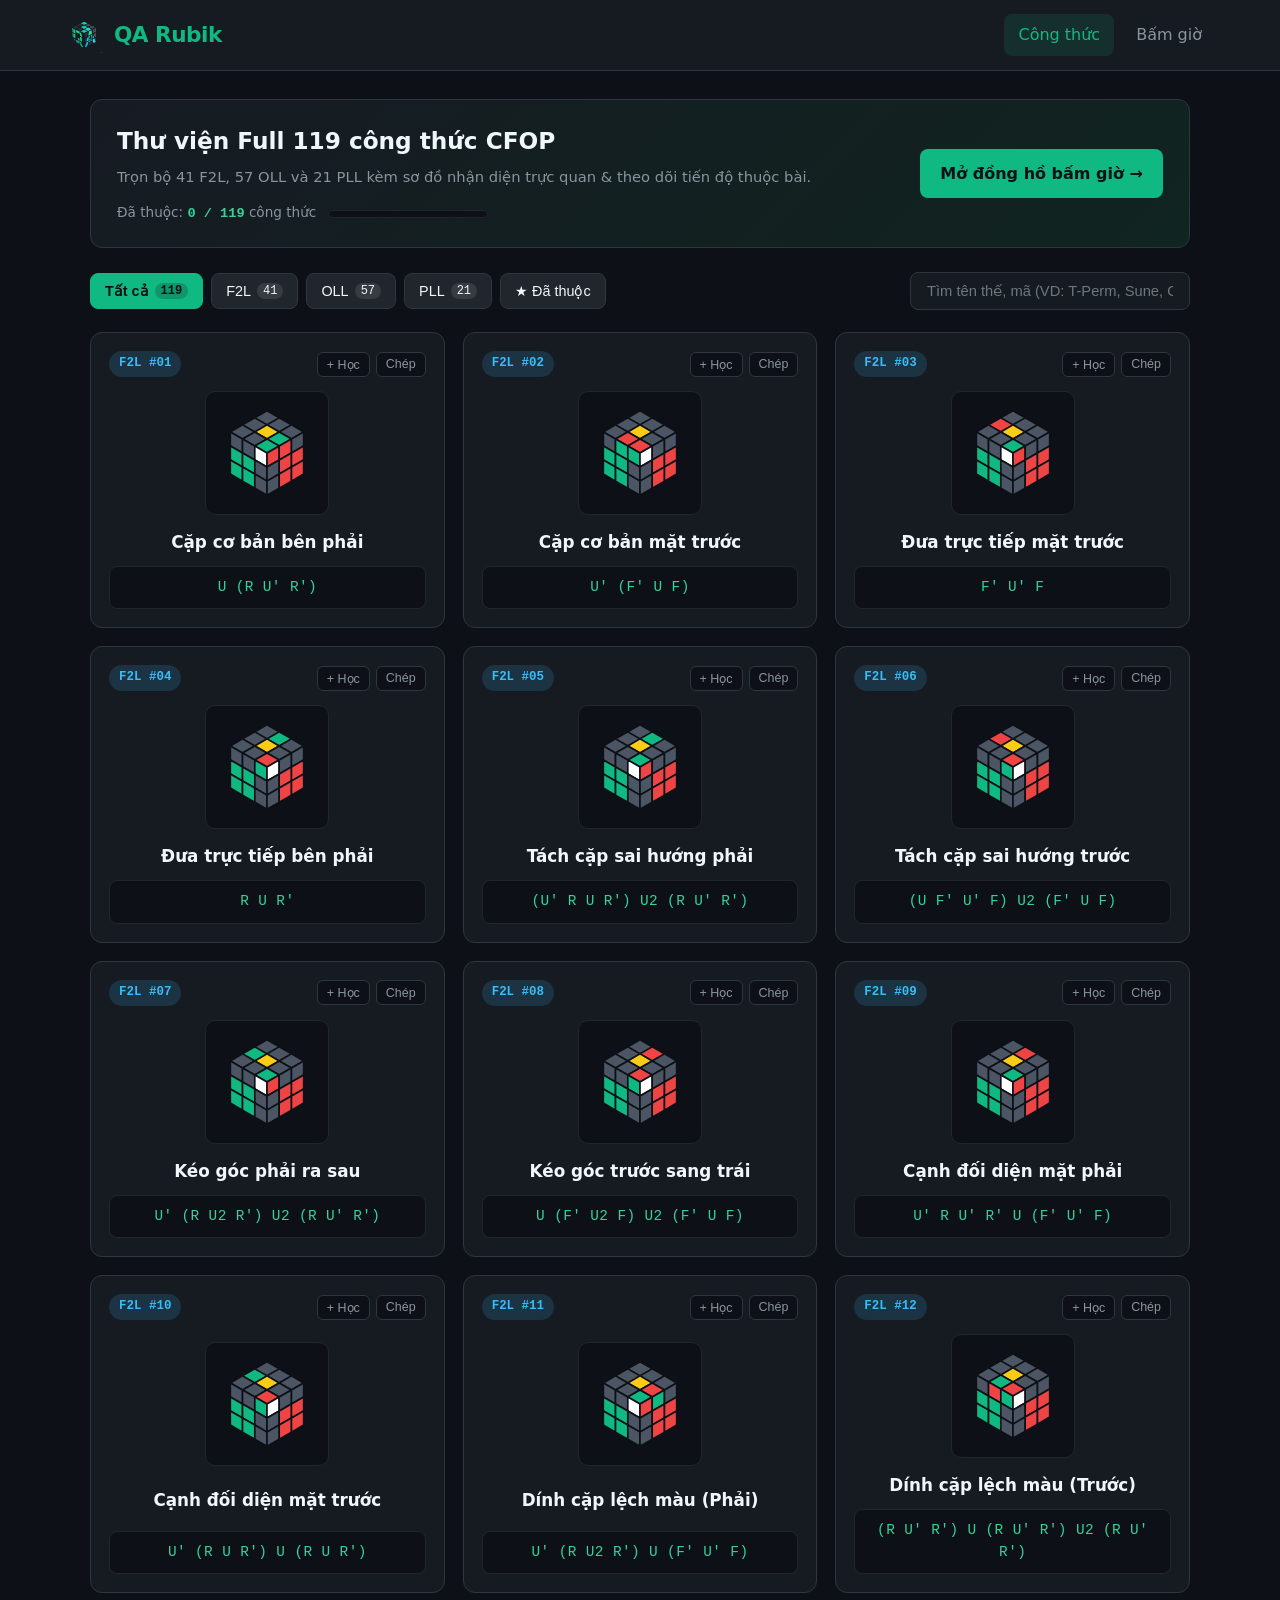
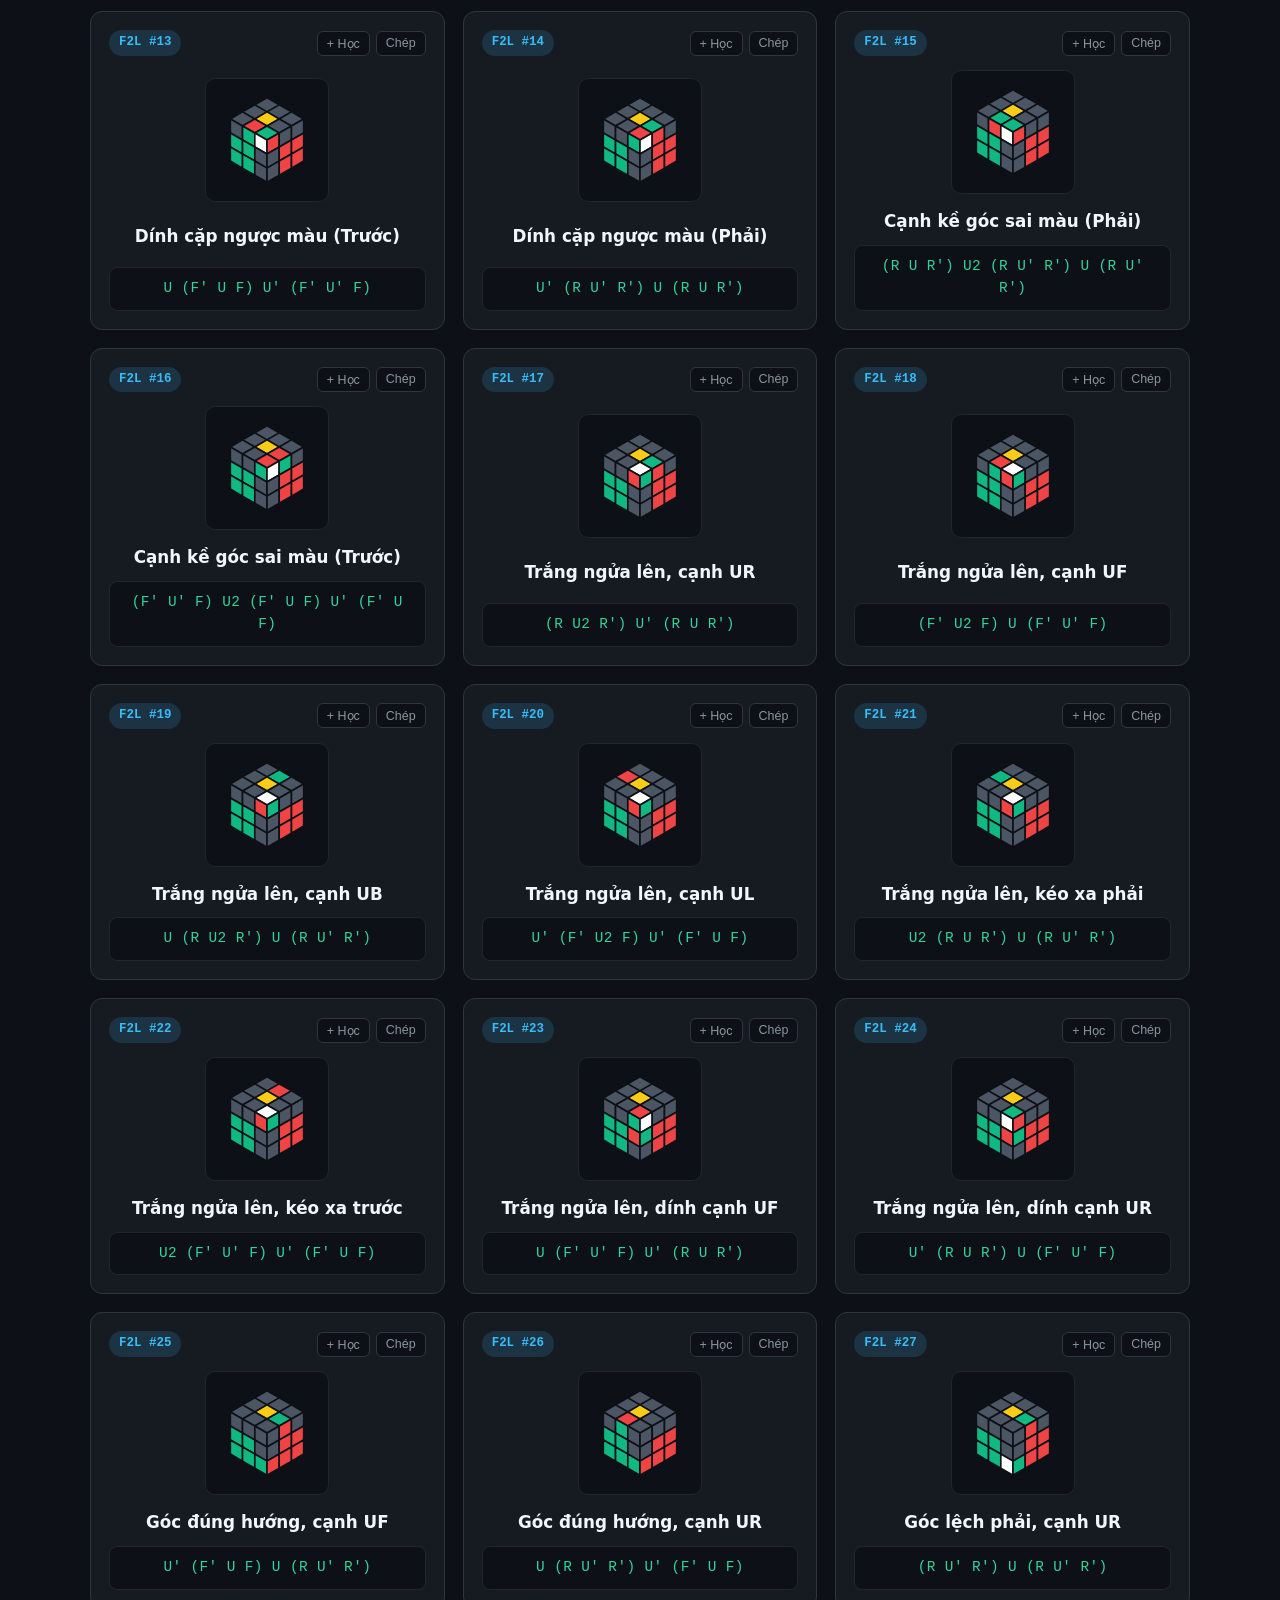
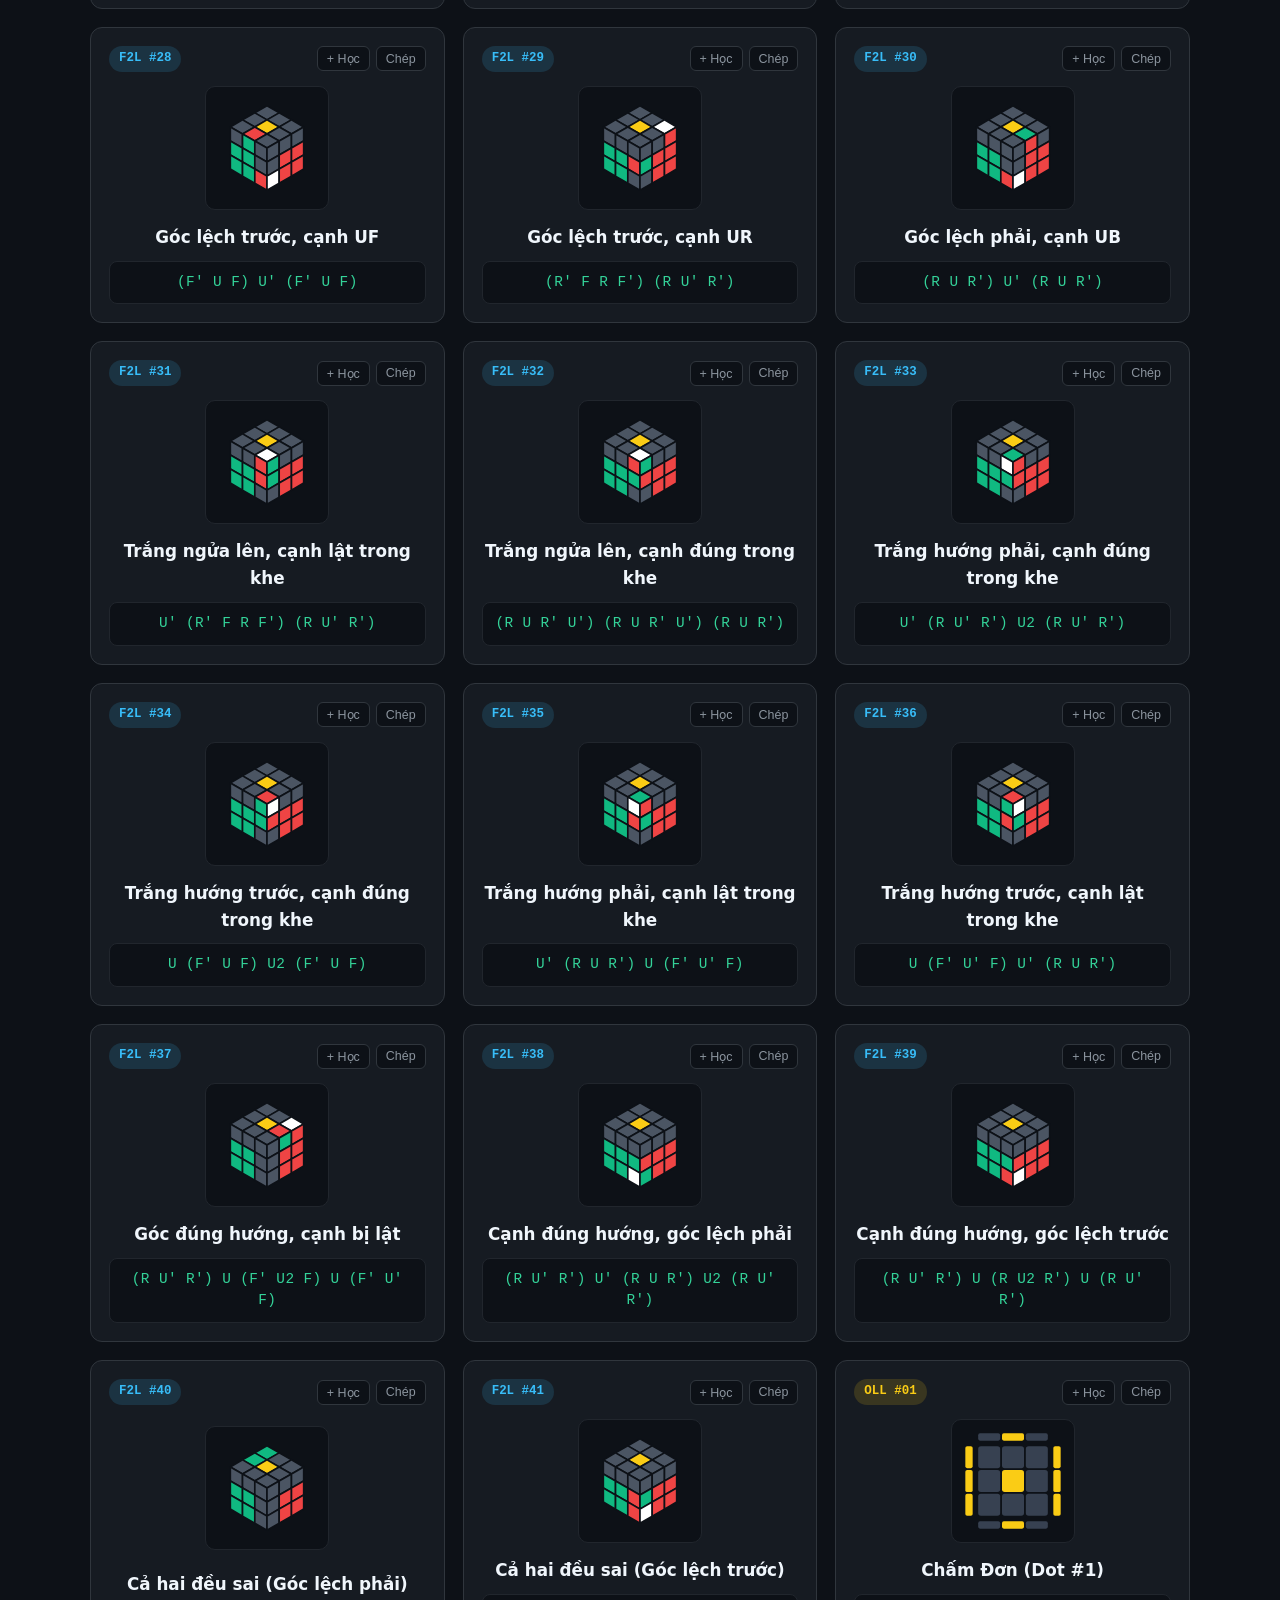
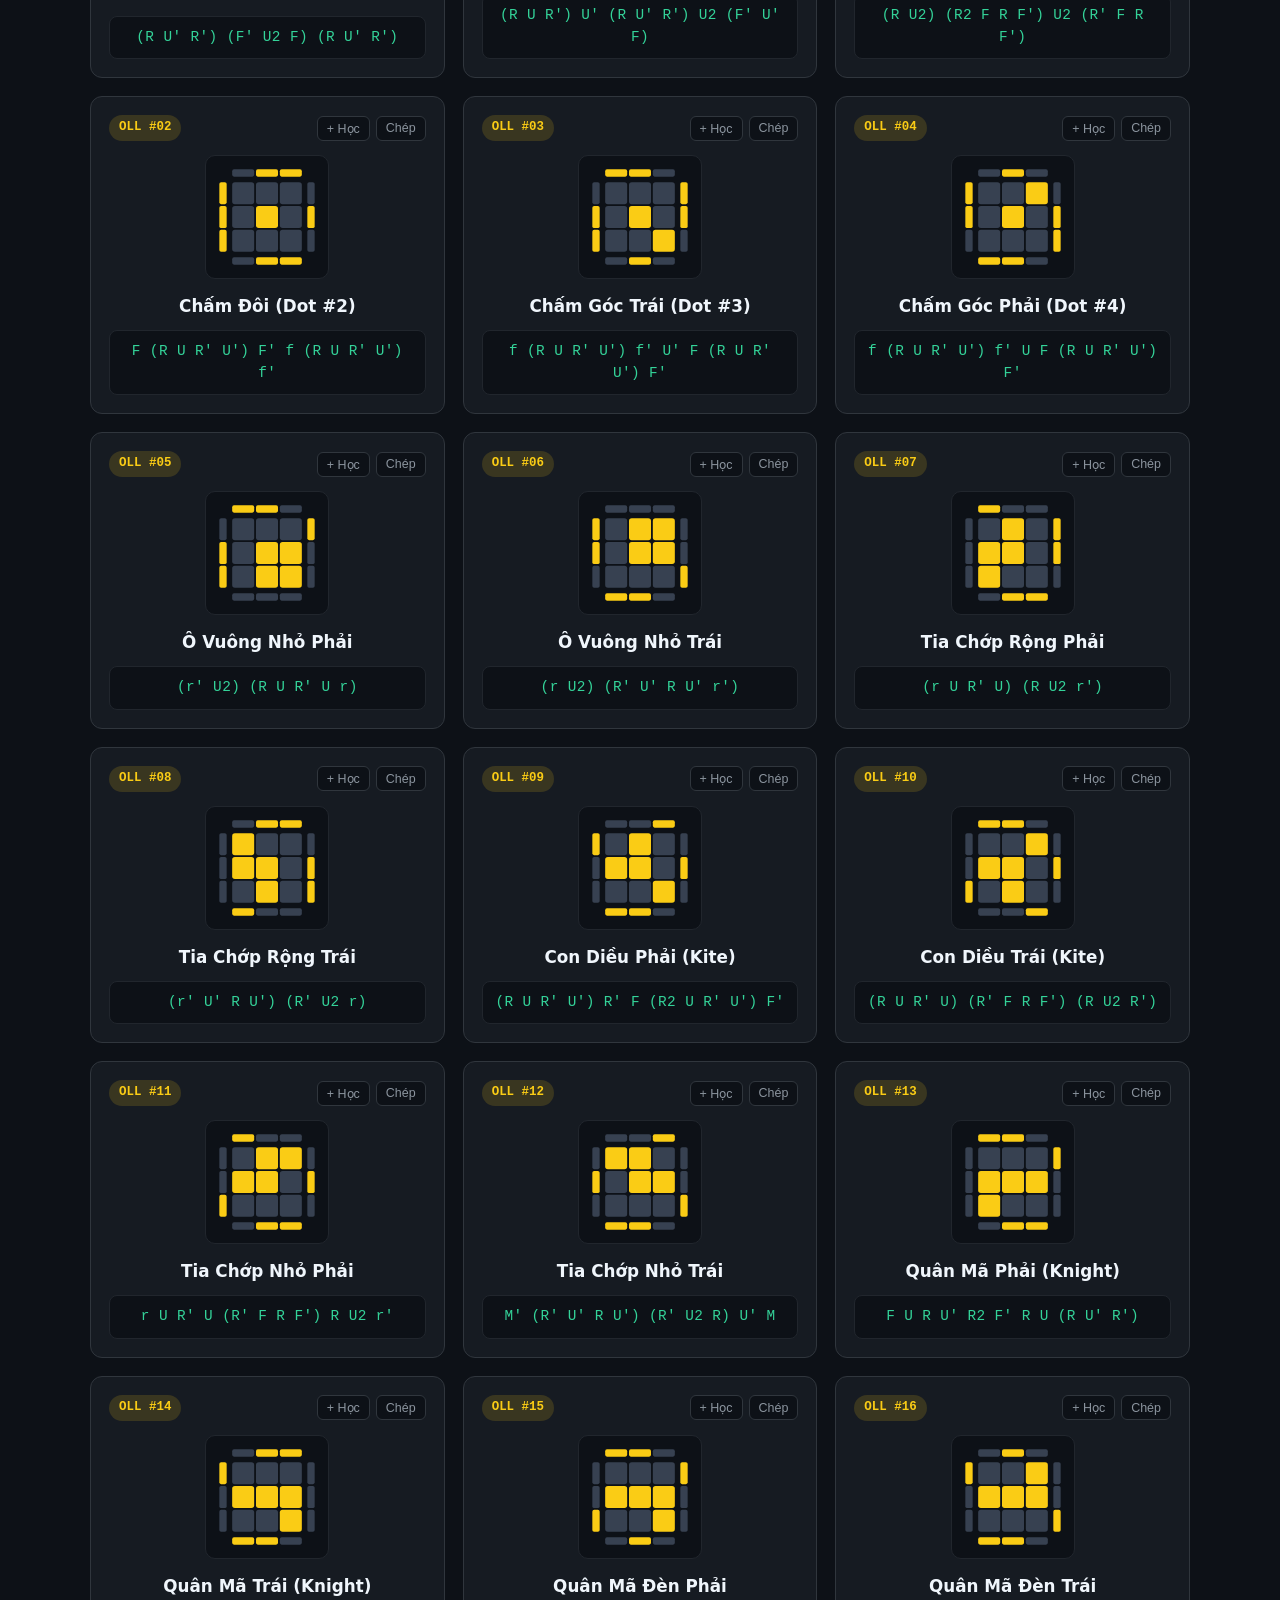
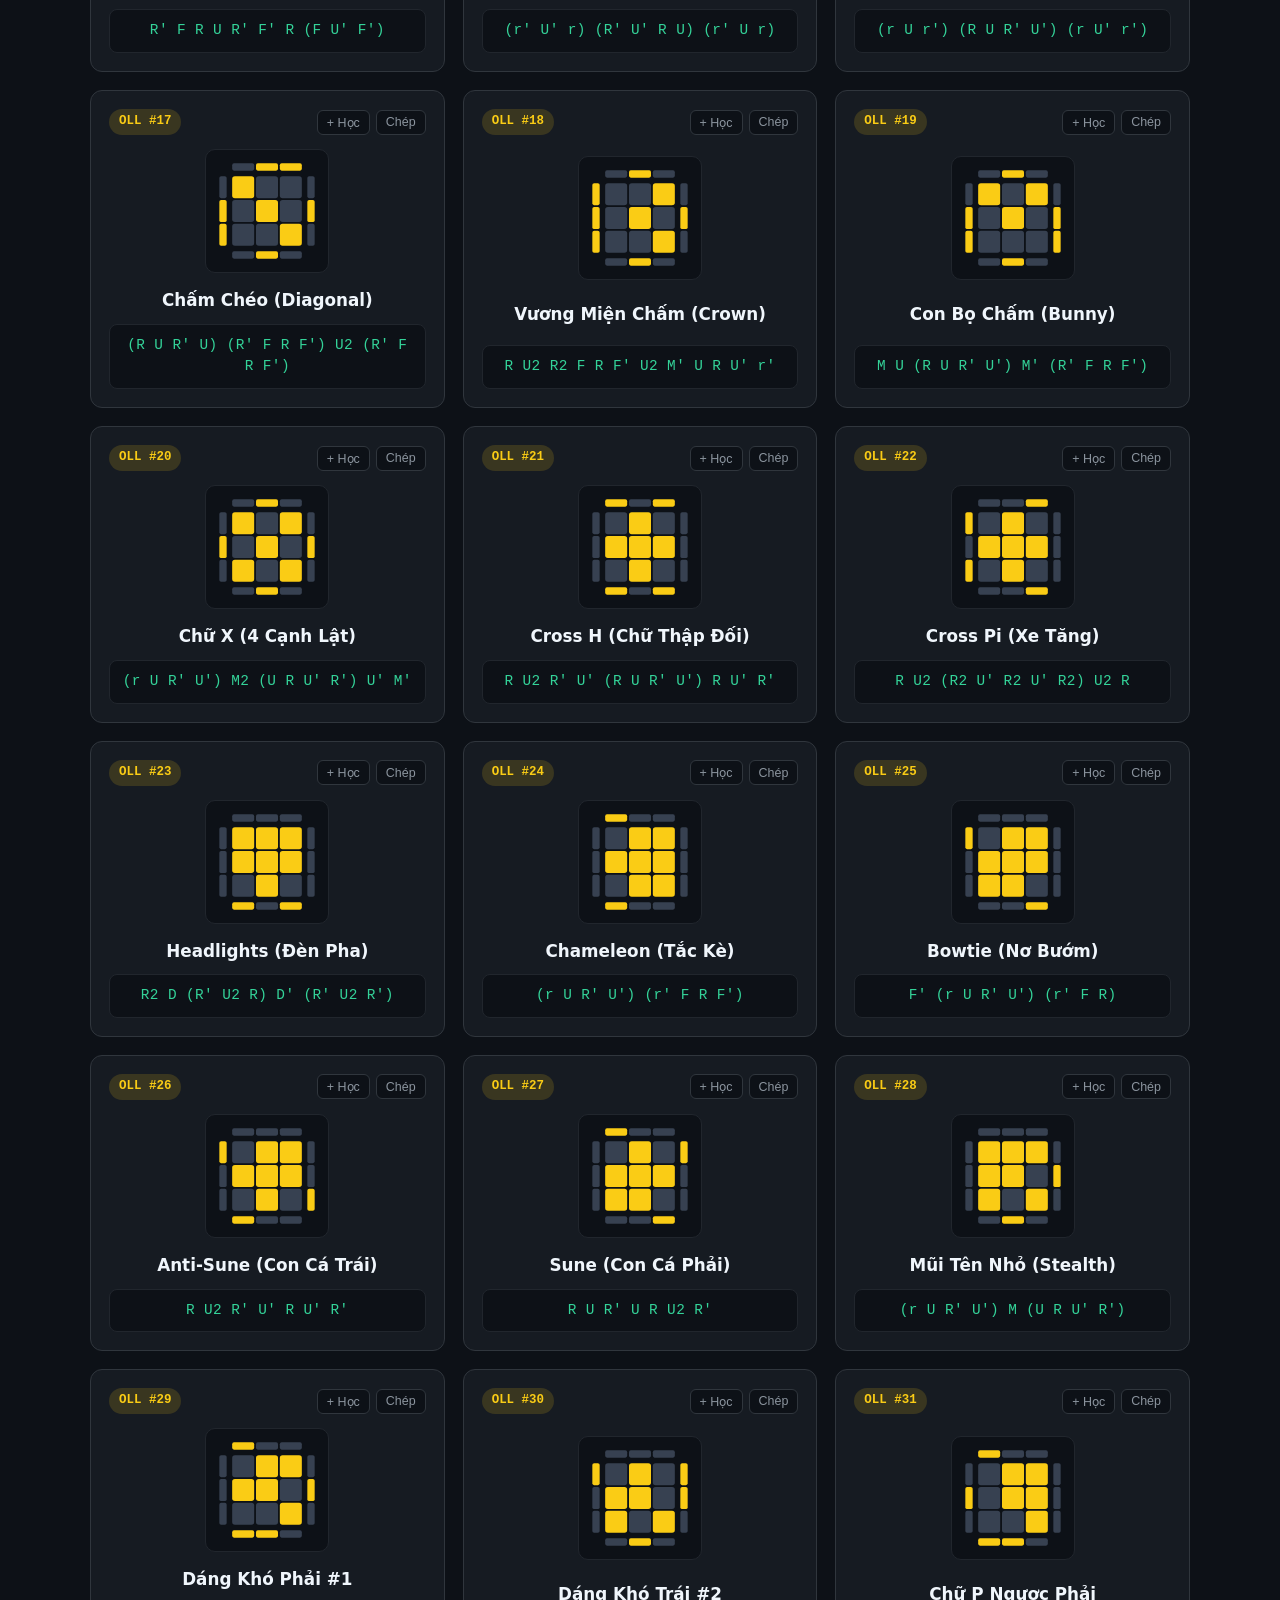
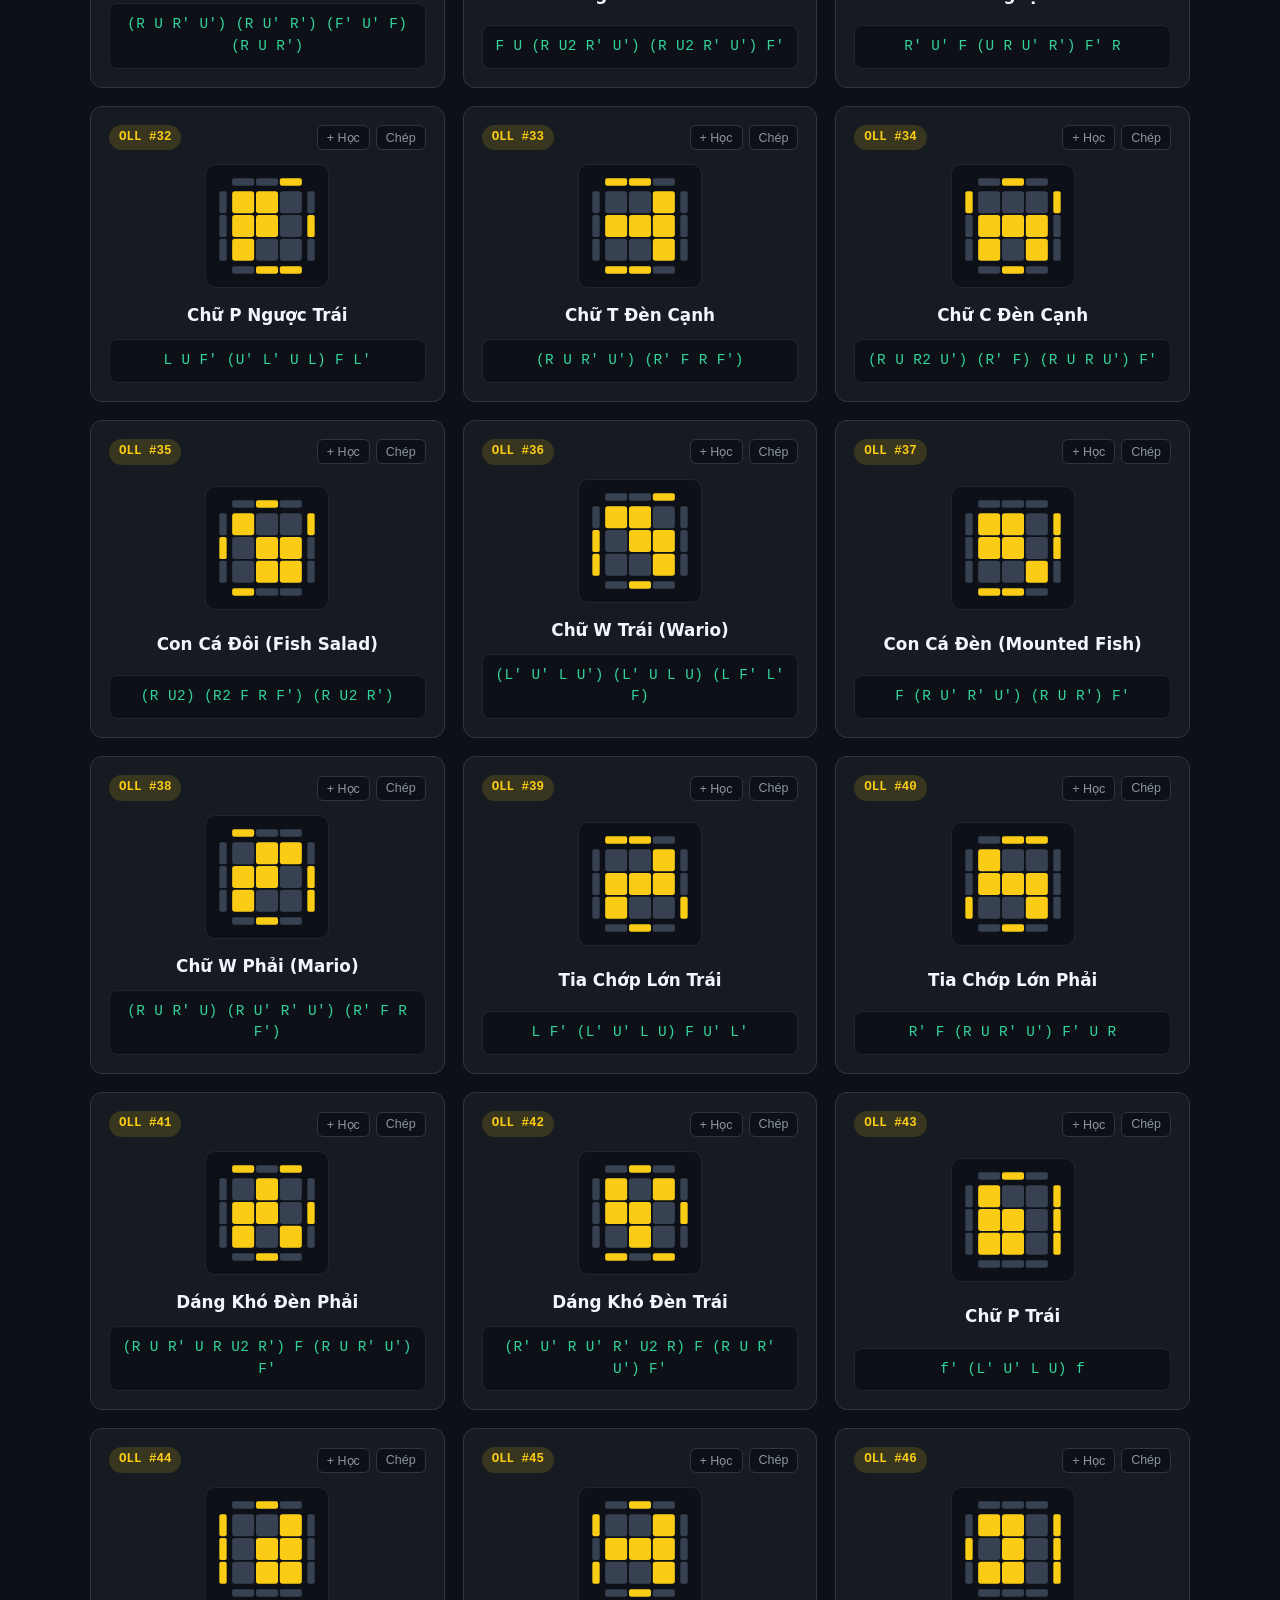
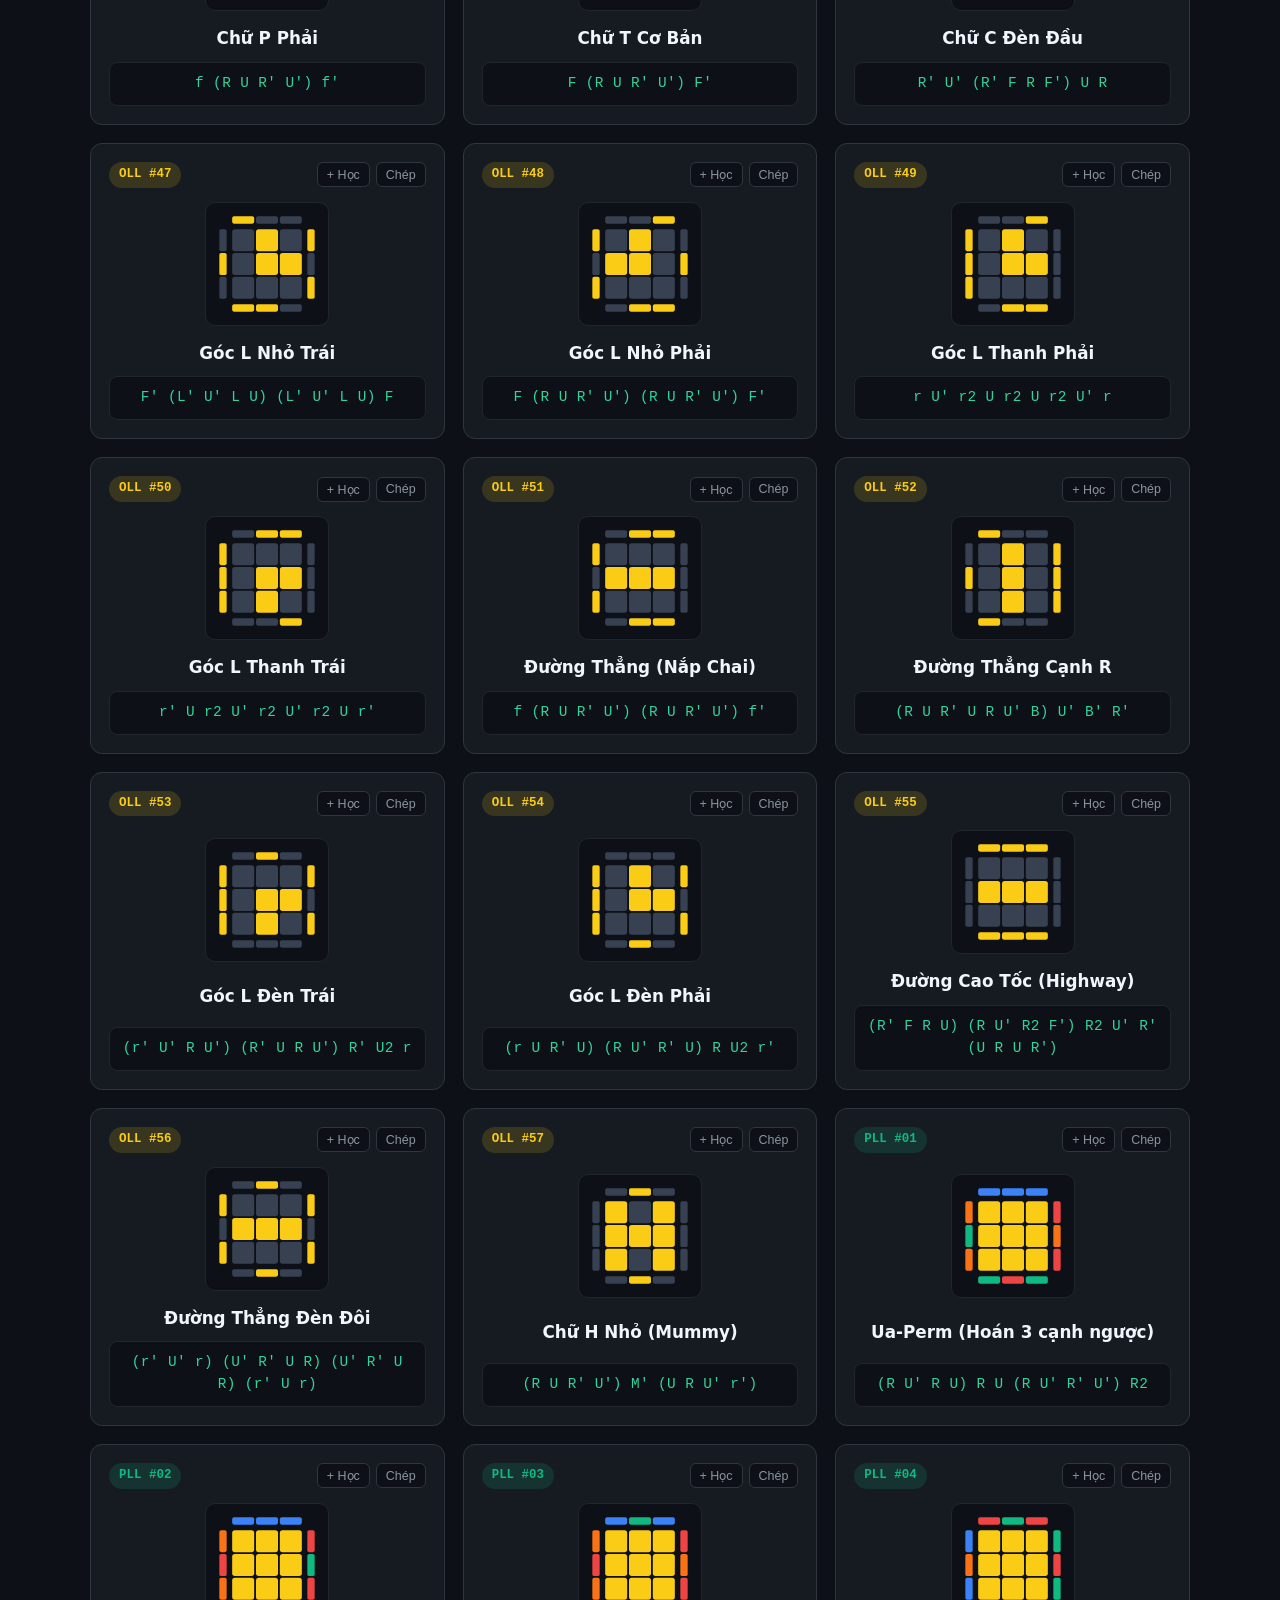
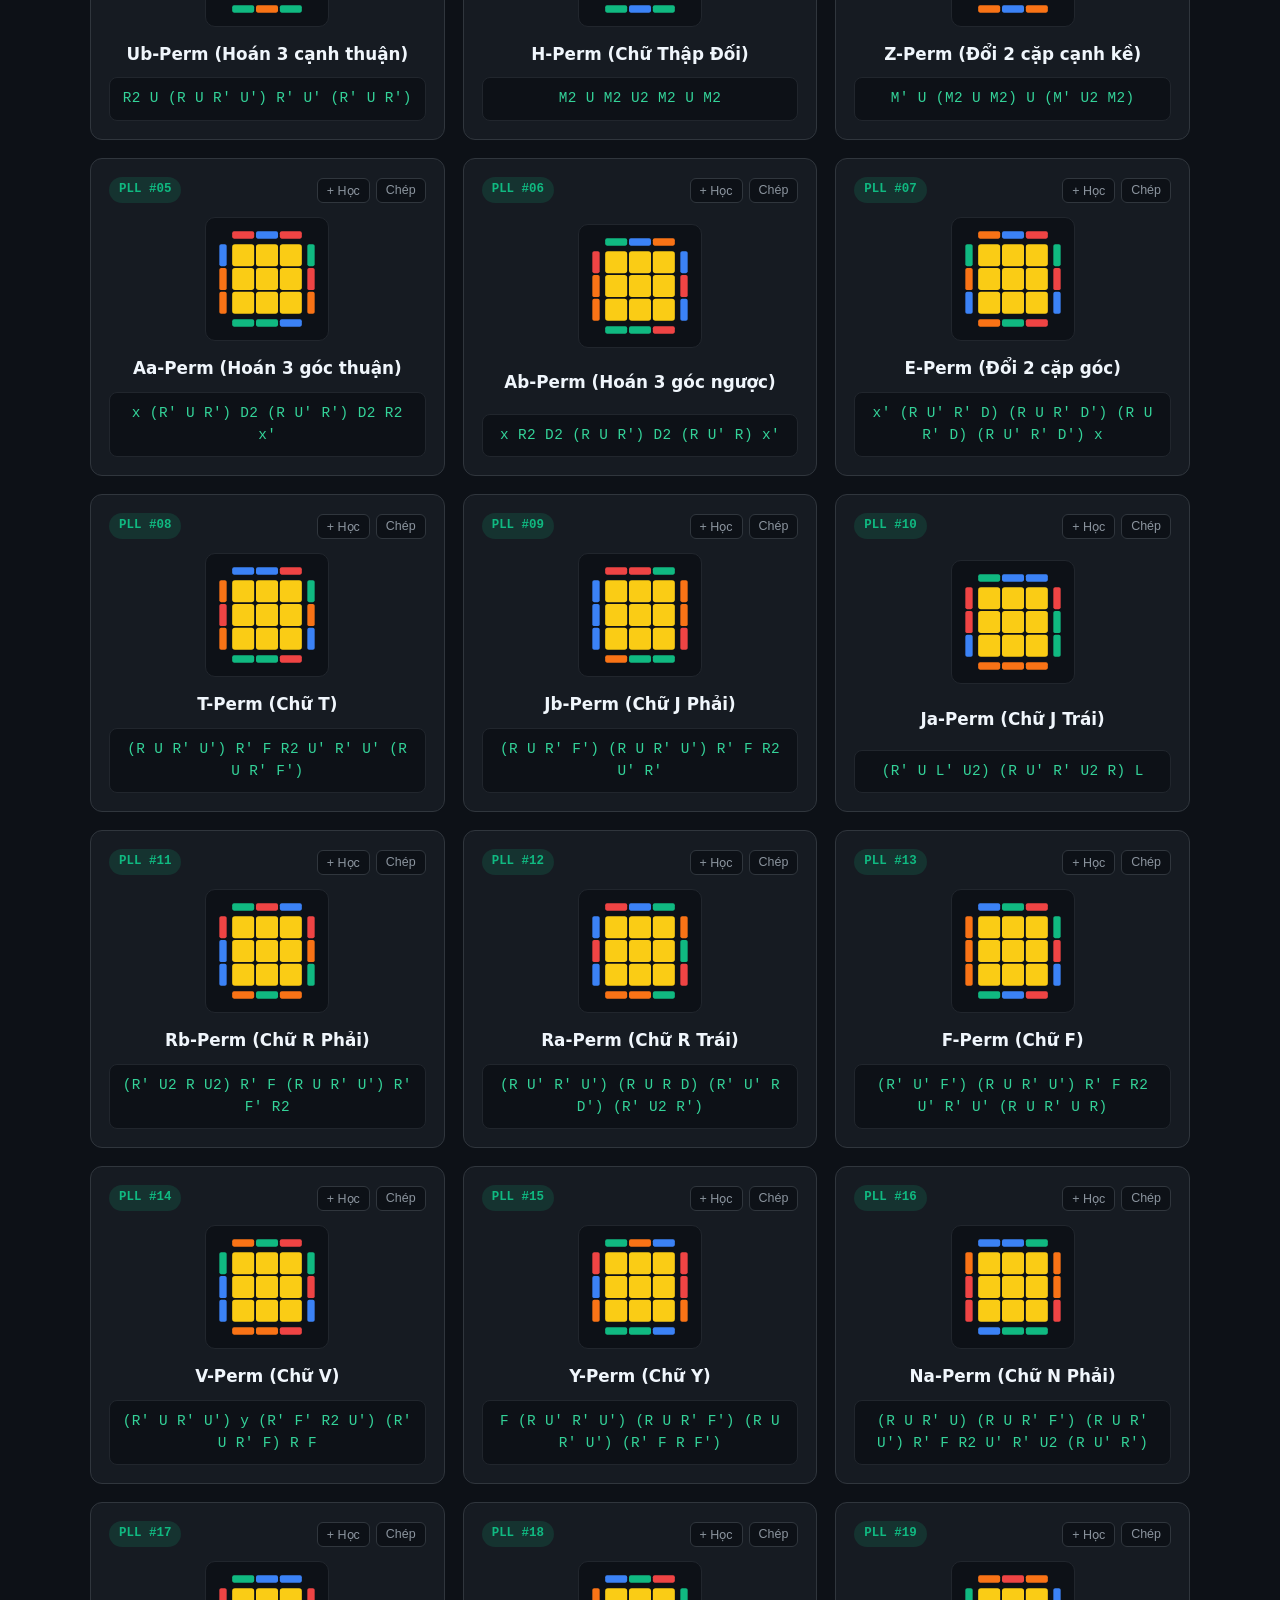
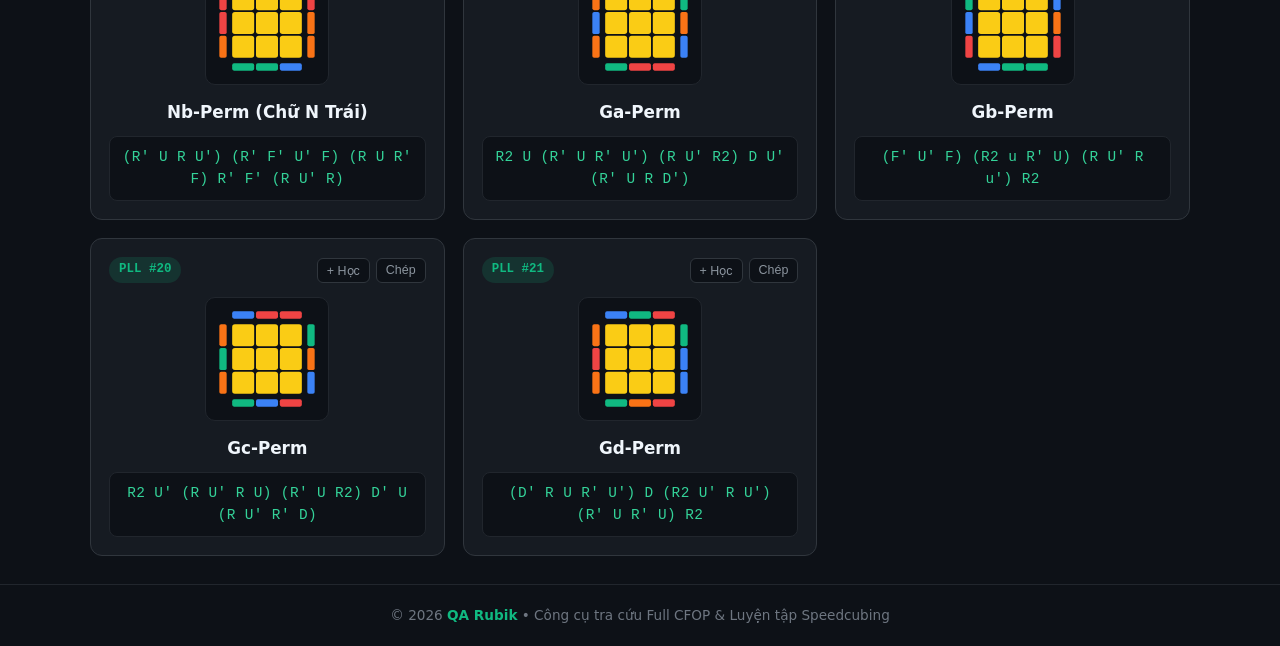
==== index.html @ 2e7c469b "first commit" ====
<!DOCTYPE html>
<html lang="vi">
<head>
  <meta charset="UTF-8">
  <meta name="viewport" content="width=device-width, initial-scale=1.0">
  <title>QA Rubik - Thư Viện Full 119 Công Thức CFOP & Bấm Giờ</title>
  <meta name="description" content="Thư viện trọn bộ 119 công thức CFOP (Full 41 F2L, 57 OLL, 21 PLL) trực quan kèm đồng hồ bấm giờ chuẩn WCA.">
  
  <!-- Thẻ hiển thị đẹp khi gửi link qua Messenger, Zalo, Facebook -->
  <meta property="og:type" content="website">
  <meta property="og:title" content="QA Rubik - Thư Viện Full CFOP & Đồng Hồ Bấm Giờ WCA">
  <meta property="og:description" content="Tra cứu nhanh 119 công thức F2L, OLL, PLL kèm sơ đồ nhận diện và luyện tập với đồng hồ chuẩn thi đấu.">
  <meta property="og:image" content="images/logo.png">

  <link rel="icon" type="image/png" href="images/logo.png">
  <link rel="stylesheet" href="css/style.css">
  <link rel="stylesheet" href="css/formulas.css">
</head>
<body>

  <header class="navbar">
    <a href="index.html" class="brand" aria-label="Trang chủ QA Rubik">
      <img src="images/logo.png" alt="Logo QA Rubik" class="brand-logo">
      <span class="brand-name">QA Rubik</span>
    </a>

    <nav aria-label="Menu chính">
      <a href="index.html" class="nav-link active">Công thức</a>
      <a href="timer.html" class="nav-link">Bấm giờ</a>
    </nav>
  </header>

  <main class="container">
    <section class="hero-banner">
      <div class="hero-text">
        <h1>Thư viện Full 119 công thức CFOP</h1>
        <p>Trọn bộ 41 F2L, 57 OLL và 21 PLL kèm sơ đồ nhận diện trực quan & theo dõi tiến độ thuộc bài.</p>
        <div class="progress-wrap">
          <span class="progress-text">Đã thuộc: <strong id="learned-count">0 / 119</strong> công thức</span>
          <div class="progress-bar">
            <div class="progress-fill" id="progress-fill"></div>
          </div>
        </div>
      </div>
      <a href="timer.html" class="cta-btn">Mở đồng hồ bấm giờ →</a>
    </section>

    <section class="toolbar" aria-label="Bộ lọc công thức">
      <div class="filter-bar">
        <button class="btn active" data-filter="all">Tất cả <span class="count-pill" id="count-all">0</span></button>
        <button class="btn" data-filter="F2L">F2L <span class="count-pill" id="count-F2L">0</span></button>
        <button class="btn" data-filter="OLL">OLL <span class="count-pill" id="count-OLL">0</span></button>
        <button class="btn" data-filter="PLL">PLL <span class="count-pill" id="count-PLL">0</span></button>
        <button class="btn" data-filter="learned">★ Đã thuộc</button>
      </div>

      <div class="search-box">
        <input type="text" id="search-input" placeholder="Tìm tên thế, mã (VD: T-Perm, Sune, OLL #21...)" aria-label="Tìm kiếm công thức">
      </div>
    </section>

    <section class="formula-grid" id="formula-grid"></section>
  </main>

  <footer class="site-footer">
    <p>© 2026 <strong>QA Rubik</strong> • Công cụ tra cứu Full CFOP & Luyện tập Speedcubing</p>
  </footer>

  <script src="js/formulas.js"></script>
</body>
</html>
---- css/style.css ----
* {
  box-sizing: border-box;
  margin: 0;
  padding: 0;
}

body {
  font-family: system-ui, -apple-system, sans-serif;
  background-color: #0d1117; /* Nền tối dịu mắt */
  color: #f0f6fc; /* Chữ trắng sáng tăng độ tương phản dễ đọc */
  line-height: 1.6;
}

/* Viền sáng rõ khi người dùng điều hướng bằng phím Tab (tăng khả năng tiếp cận) */
:focus-visible {
  outline: 2px solid #10b981;
  outline-offset: 2px;
}

.navbar {
  display: flex;
  justify-content: space-between;
  align-items: center;
  padding: 14px 5%;
  background-color: #161b22;
  border-bottom: 1px solid #30363d;
  position: sticky; /* Giữ thanh menu cố định trên cùng khi cuộn trang */
  top: 0;
  z-index: 100;
}

/* Khu vực Logo + Tên thương hiệu */
.brand {
  display: flex;
  align-items: center;
  gap: 10px;
  text-decoration: none;
  color: #f0f6fc;
  font-weight: 700;
  font-size: 1.35rem;
}

.brand-logo {
  width: 36px; /* Kích thước chuẩn gọn cho logo trên thanh menu */
  height: 36px;
  object-fit: contain;
  border-radius: 8px;
}

.brand-name {
  color: #10b981; /* Màu nhấn thương hiệu */
  letter-spacing: -0.5px;
}

nav {
  display: flex;
  gap: 8px;
}

.nav-link {
  color: #8b949e;
  text-decoration: none;
  padding: 8px 14px; /* Vùng bấm rộng rãi hơn trên điện thoại */
  border-radius: 8px;
  font-weight: 500;
  transition: all 0.2s;
}

.nav-link:hover {
  color: #f0f6fc;
  background-color: #21262d;
}

.nav-link.active {
  color: #10b981;
  background-color: rgba(16, 185, 129, 0.12);
}

.container {
  max-width: 1140px;
  margin: 28px auto;
  padding: 0 20px;
}

.brand-logo {
  width: 40px;
  height: 40px;
  object-fit: contain;
  mix-blend-mode: lighten; /* Tự động làm trong suốt phần nền đen khi chồng lên thanh menu */
}

/* Định dạng nút bấm dùng chung cho toàn bộ website */
.btn {
  background-color: #21262d;
  color: #f0f6fc;
  border: 1px solid #30363d;
  padding: 8px 16px;
  border-radius: 8px;
  font-size: 0.9rem;
  font-weight: 500;
  cursor: pointer;
  transition: all 0.2s;
}

.btn:hover {
  border-color: #10b981;
  color: #10b981;
}

:root {
  color-scheme: dark;
}

/* Chống trình duyệt điện thoại tự zoom khi bấm nhanh vào nút hoặc link */
button, a {
  touch-action: manipulation;
}

@media (max-width: 480px) {
  .navbar {
    padding: 10px 14px;
  }
  .brand {
    font-size: 1.15rem;
    gap: 8px;
  }
  .brand-logo {
    width: 32px;
    height: 32px;
  }
  .nav-link {
    padding: 6px 10px;
    font-size: 0.9rem;
  }
  .container {
    margin: 18px auto;
    padding: 0 14px;
  }
}

/* CHÂN TRANG (FOOTER) */
.site-footer {
  text-align: center;
  padding: 20px 16px;
  border-top: 1px solid #21262d;
  background-color: #0d1117;
  color: #6e7681;
  font-size: 0.85rem;
}

.site-footer strong {
  color: #10b981;
}
---- css/formulas.css ----
/* KHUNG GIỚI THIỆU ĐẦU TRANG */
.hero-banner {
  display: flex;
  justify-content: space-between;
  align-items: center;
  gap: 20px;
  background: linear-gradient(135deg, #161b22 0%, #102420 100%);
  border: 1px solid #30363d;
  border-radius: 12px;
  padding: 22px 26px;
  margin-bottom: 24px;
  flex-wrap: wrap;
}

.hero-text h1 {
  font-size: 1.45rem;
  margin-bottom: 6px;
  color: #f0f6fc;
}

.hero-text p {
  color: #8b949e;
  font-size: 0.92rem;
  margin-bottom: 14px;
}

/* THANH TIẾN ĐỘ ĐÃ THUỘC */
.progress-wrap {
  display: flex;
  align-items: center;
  gap: 12px;
  flex-wrap: wrap;
}

.progress-text {
  font-size: 0.85rem;
  color: #8b949e;
}

.progress-text strong {
  color: #34d399;
  font-family: monospace;
}

.progress-bar {
  width: 160px;
  height: 8px;
  background-color: #0d1117;
  border-radius: 99px;
  overflow: hidden;
  border: 1px solid #21262d;
}

.progress-fill {
  height: 100%;
  width: 0%;
  background: linear-gradient(90deg, #10b981, #34d399);
  transition: width 0.3s ease;
}

.cta-btn {
  background-color: #10b981;
  color: #0d1117;
  text-decoration: none;
  font-weight: 700;
  padding: 12px 20px;
  border-radius: 8px;
  white-space: nowrap;
  transition: background-color 0.2s, transform 0.15s;
}

.cta-btn:hover {
  background-color: #34d399;
  transform: translateY(-1px);
}

/* THANH CÔNG CỤ LỌC + TÌM KIẾM */
.toolbar {
  display: flex;
  justify-content: space-between;
  align-items: center;
  gap: 14px;
  margin-bottom: 22px;
  flex-wrap: wrap;
}

.filter-bar {
  display: flex;
  gap: 8px;
  flex-wrap: wrap;
}

.filter-bar .btn {
  display: inline-flex;
  align-items: center;
  gap: 6px;
  padding: 9px 14px;
}

.filter-bar .btn.active {
  background-color: #10b981;
  color: #0d1117;
  font-weight: 700;
  border-color: #10b981;
}

.count-pill {
  font-size: 0.75rem;
  padding: 1px 6px;
  border-radius: 10px;
  background-color: rgba(255, 255, 255, 0.1);
  font-family: monospace;
}

.filter-bar .btn.active .count-pill {
  background-color: rgba(13, 17, 23, 0.2);
  color: #0d1117;
}

.search-box input {
  background-color: #161b22;
  border: 1px solid #30363d;
  color: #f0f6fc;
  padding: 10px 16px;
  border-radius: 8px;
  font-size: 0.92rem;
  min-width: 280px;
}

.search-box input:focus {
  outline: none;
  border-color: #10b981;
}

.search-box input::placeholder {
  color: #6e7681;
}

/* LƯỚI THẺ CÔNG THỨC */
.formula-grid {
  display: grid;
  grid-template-columns: repeat(auto-fill, minmax(min(100%, 290px), 1fr));
  gap: 18px;
}

.card {
  background-color: #161b22;
  border: 1px solid #30363d;
  border-radius: 12px;
  padding: 18px;
  display: flex;
  flex-direction: column;
  justify-content: space-between;
  transition: transform 0.2s, border-color 0.2s;
}

.card:hover {
  transform: translateY(-3px);
  border-color: #10b981;
}

.card.is-learned {
  border-color: rgba(16, 185, 129, 0.45);
  background: linear-gradient(180deg, #161b22 0%, #12211d 100%);
}

/* HÀNG TRÊN CỦA THẺ */
.card-top {
  display: flex;
  justify-content: space-between;
  align-items: center;
  gap: 8px;
}

.badge {
  font-size: 0.78rem;
  font-weight: 700;
  padding: 3px 10px;
  border-radius: 20px;
  font-family: monospace;
}

.badge-f2l {
  background-color: rgba(56, 189, 248, 0.15);
  color: #38bdf8;
}

.badge-oll {
  background-color: rgba(250, 204, 21, 0.15);
  color: #facc15;
}

.badge-pll {
  background-color: rgba(16, 185, 129, 0.15);
  color: #10b981;
}

.card-actions {
  display: flex;
  gap: 6px;
}

.icon-btn {
  background: #0d1117;
  border: 1px solid #30363d;
  color: #8b949e;
  font-size: 0.78rem;
  padding: 4px 9px;
  border-radius: 6px;
  cursor: pointer;
  transition: all 0.15s;
}

.icon-btn:hover {
  color: #f0f6fc;
  border-color: #8b949e;
}

.learn-btn.active {
  background-color: rgba(16, 185, 129, 0.2);
  color: #34d399;
  border-color: #10b981;
  font-weight: 600;
}

/* KHUNG HÌNH MINH HỌA SVG RUBIK */
.cube-diagram {
  width: 124px;
  height: 124px;
  margin: 14px auto;
  background-color: #0d1117;
  border: 1px solid #21262d;
  border-radius: 10px;
  display: flex;
  align-items: center;
  justify-content: center;
  padding: 6px;
}

.cube-diagram svg {
  width: 100%;
  height: 100%;
}

.case-name {
  font-size: 1.05rem;
  text-align: center;
  margin-bottom: 10px;
  color: #f0f6fc;
}

.algorithm {
  font-family: ui-monospace, SFMono-Regular, Menlo, monospace;
  background-color: #0d1117;
  border: 1px solid #21262d;
  padding: 10px 12px;
  border-radius: 8px;
  color: #34d399;
  font-size: 0.9rem;
  text-align: center;
  letter-spacing: 0.4px;
  line-height: 1.5;
}

.empty-state {
  grid-column: 1 / -1;
  text-align: center;
  padding: 48px 20px;
  color: #8b949e;
  background-color: #161b22;
  border: 1px dashed #30363d;
  border-radius: 12px;
}

/* TƯƠNG THÍCH ĐIỆN THOẠI */
@media (max-width: 600px) {
  .hero-banner {
    padding: 18px;
  }
  .hero-text h1 {
    font-size: 1.25rem;
  }
  .cta-btn {
    width: 100%;
    text-align: center;
  }
  .search-box,
  .search-box input {
    width: 100%;
    min-width: 0;
  }
}
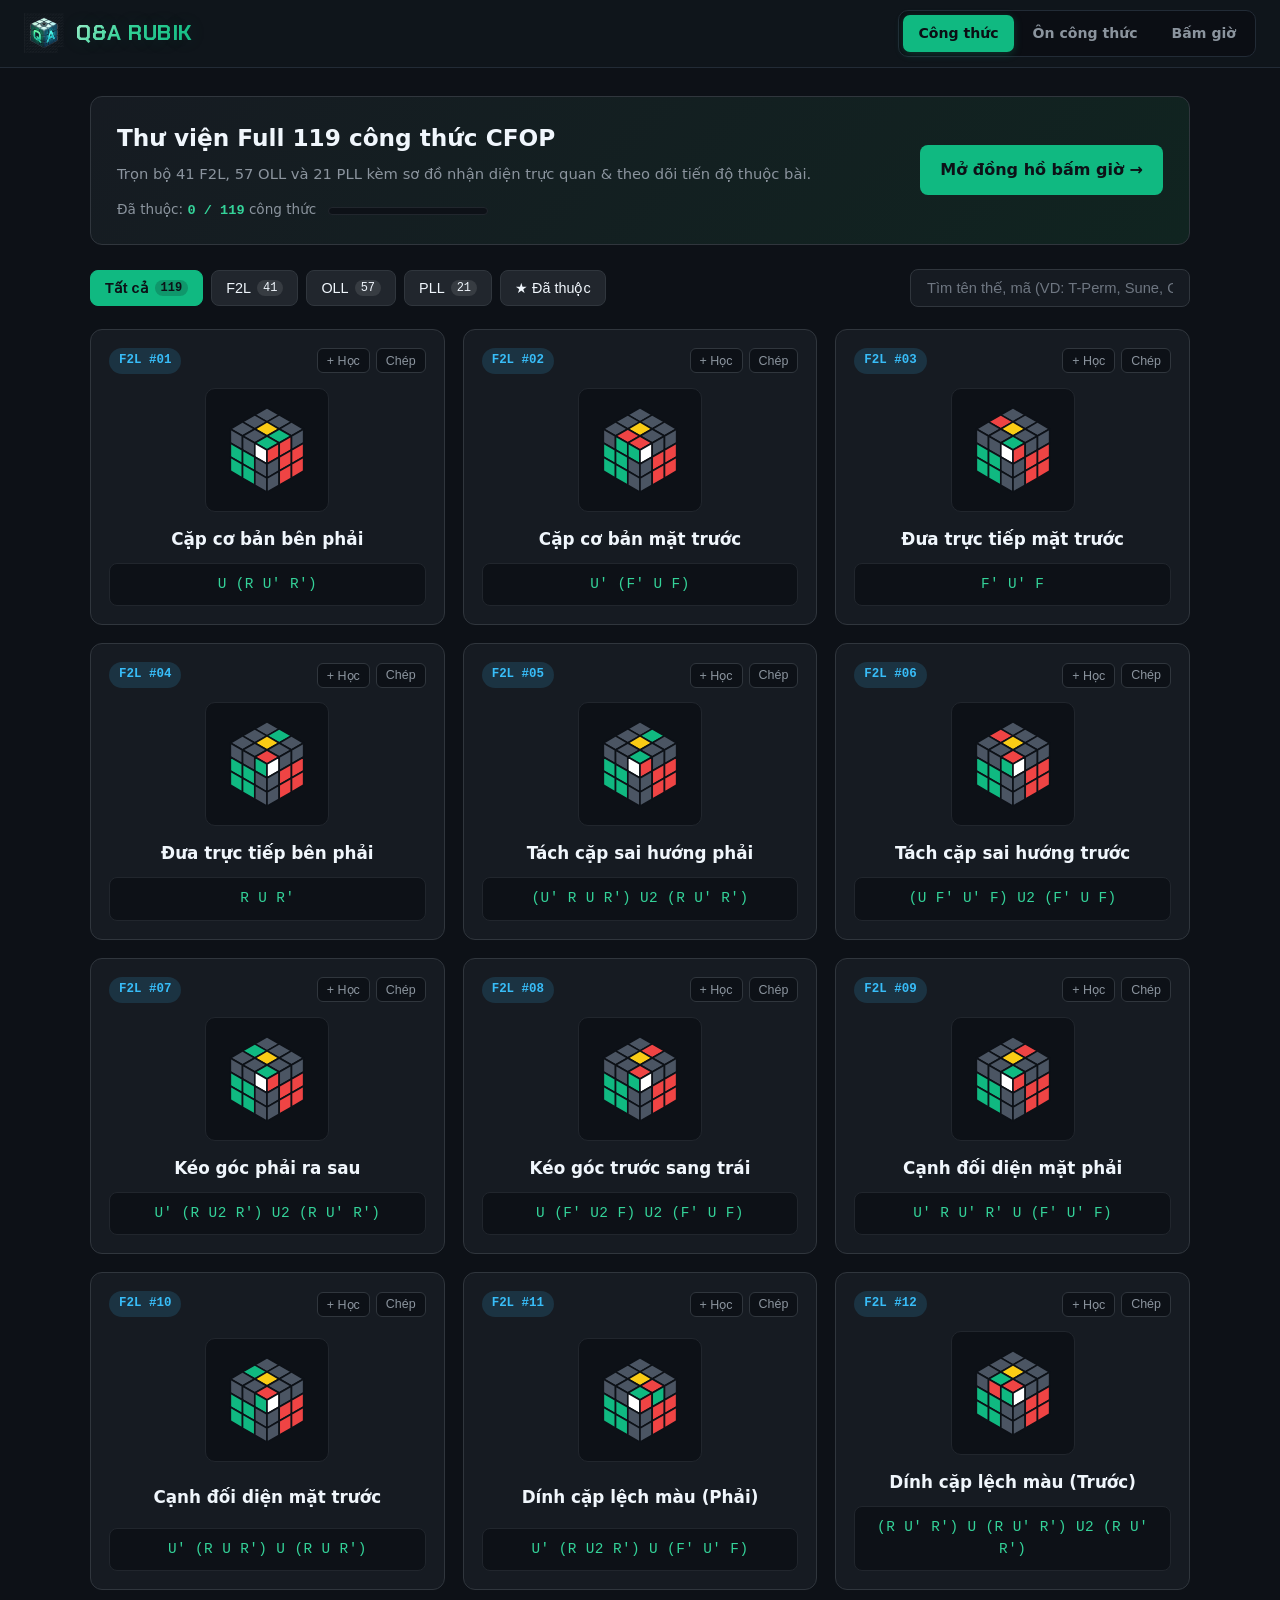
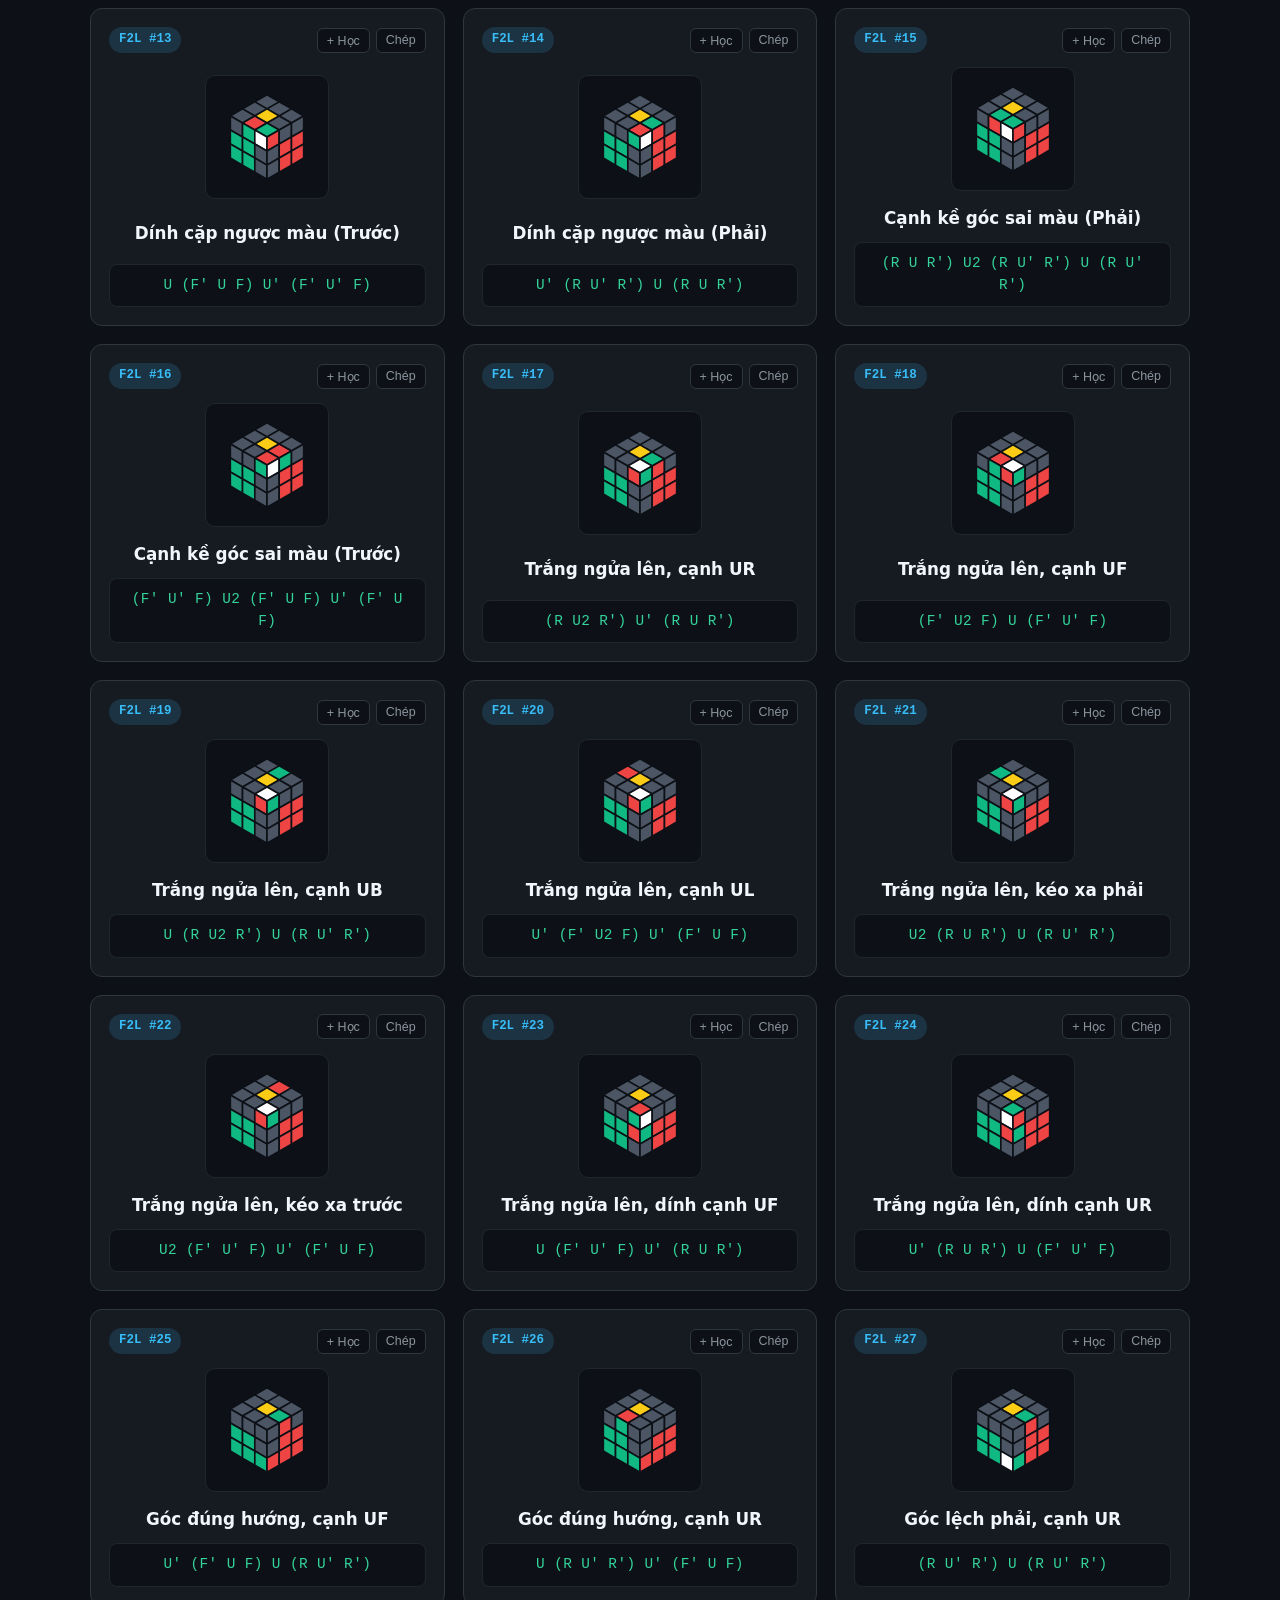
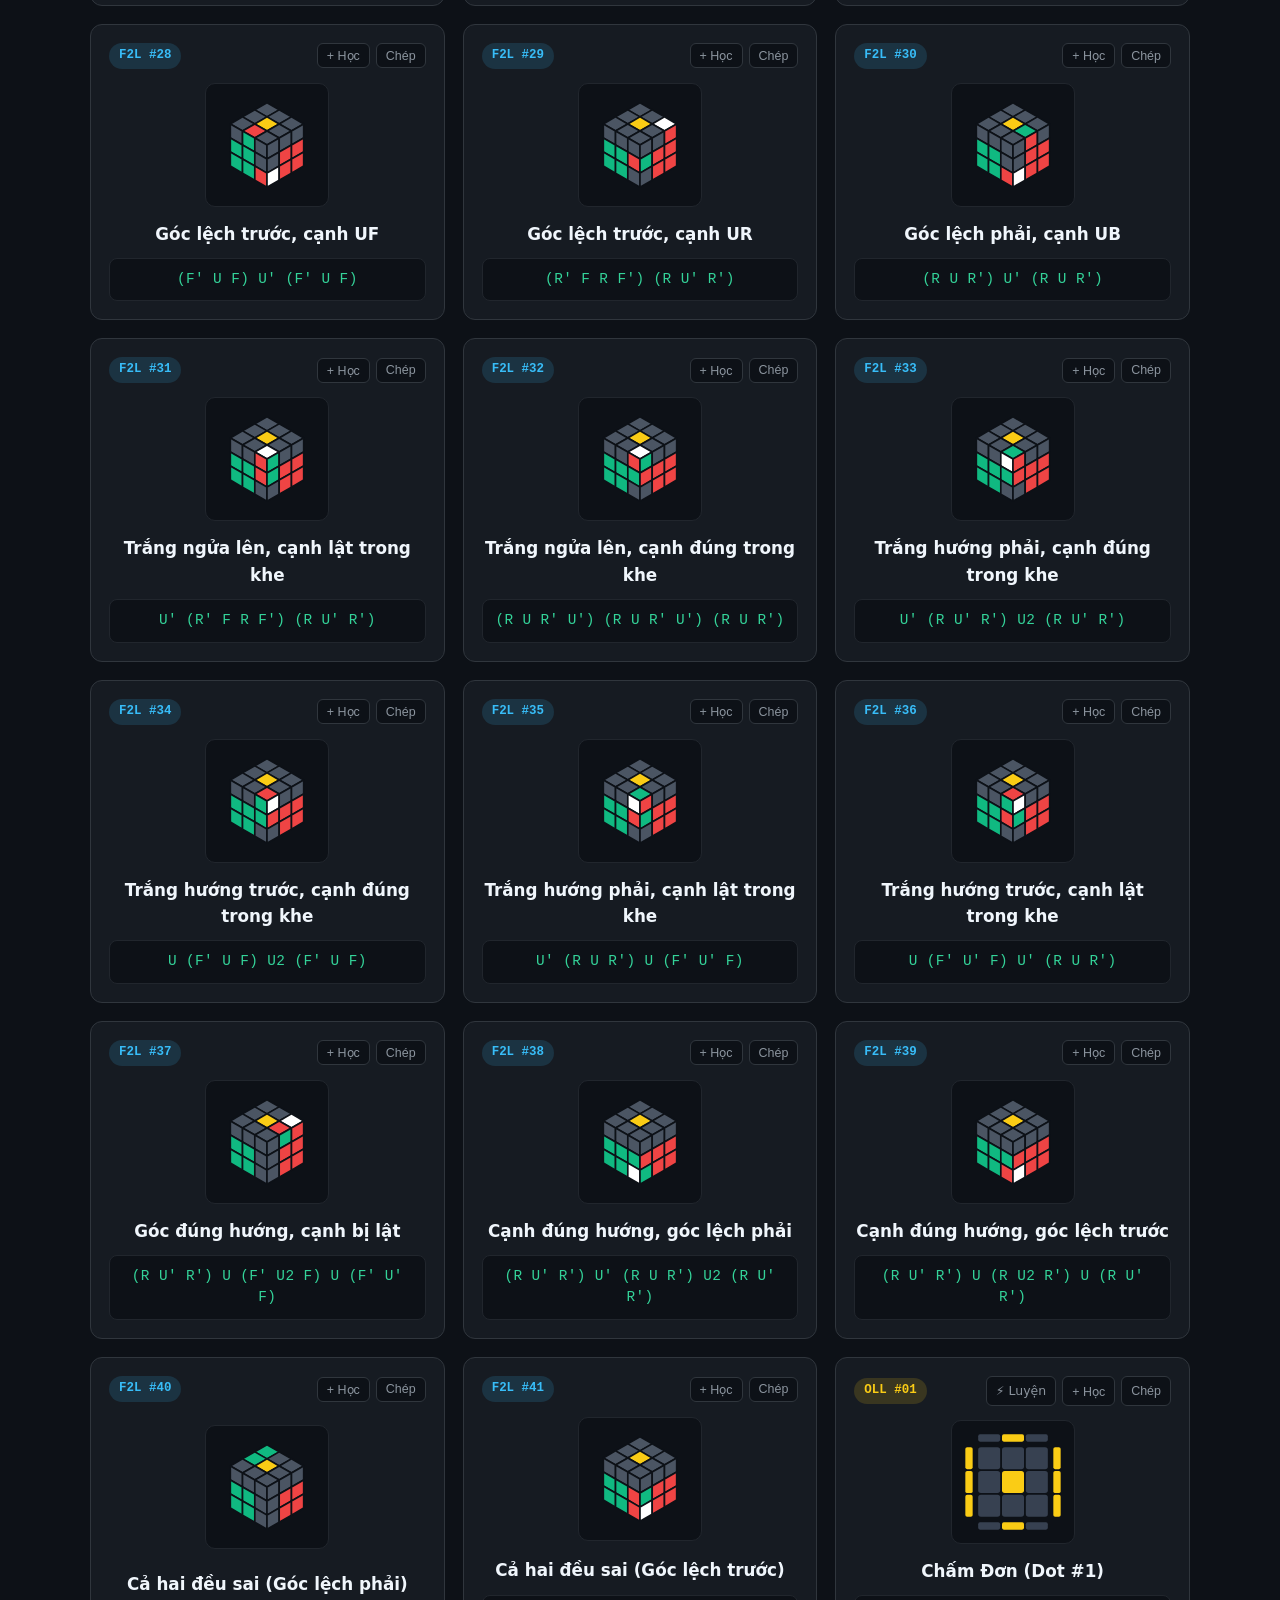
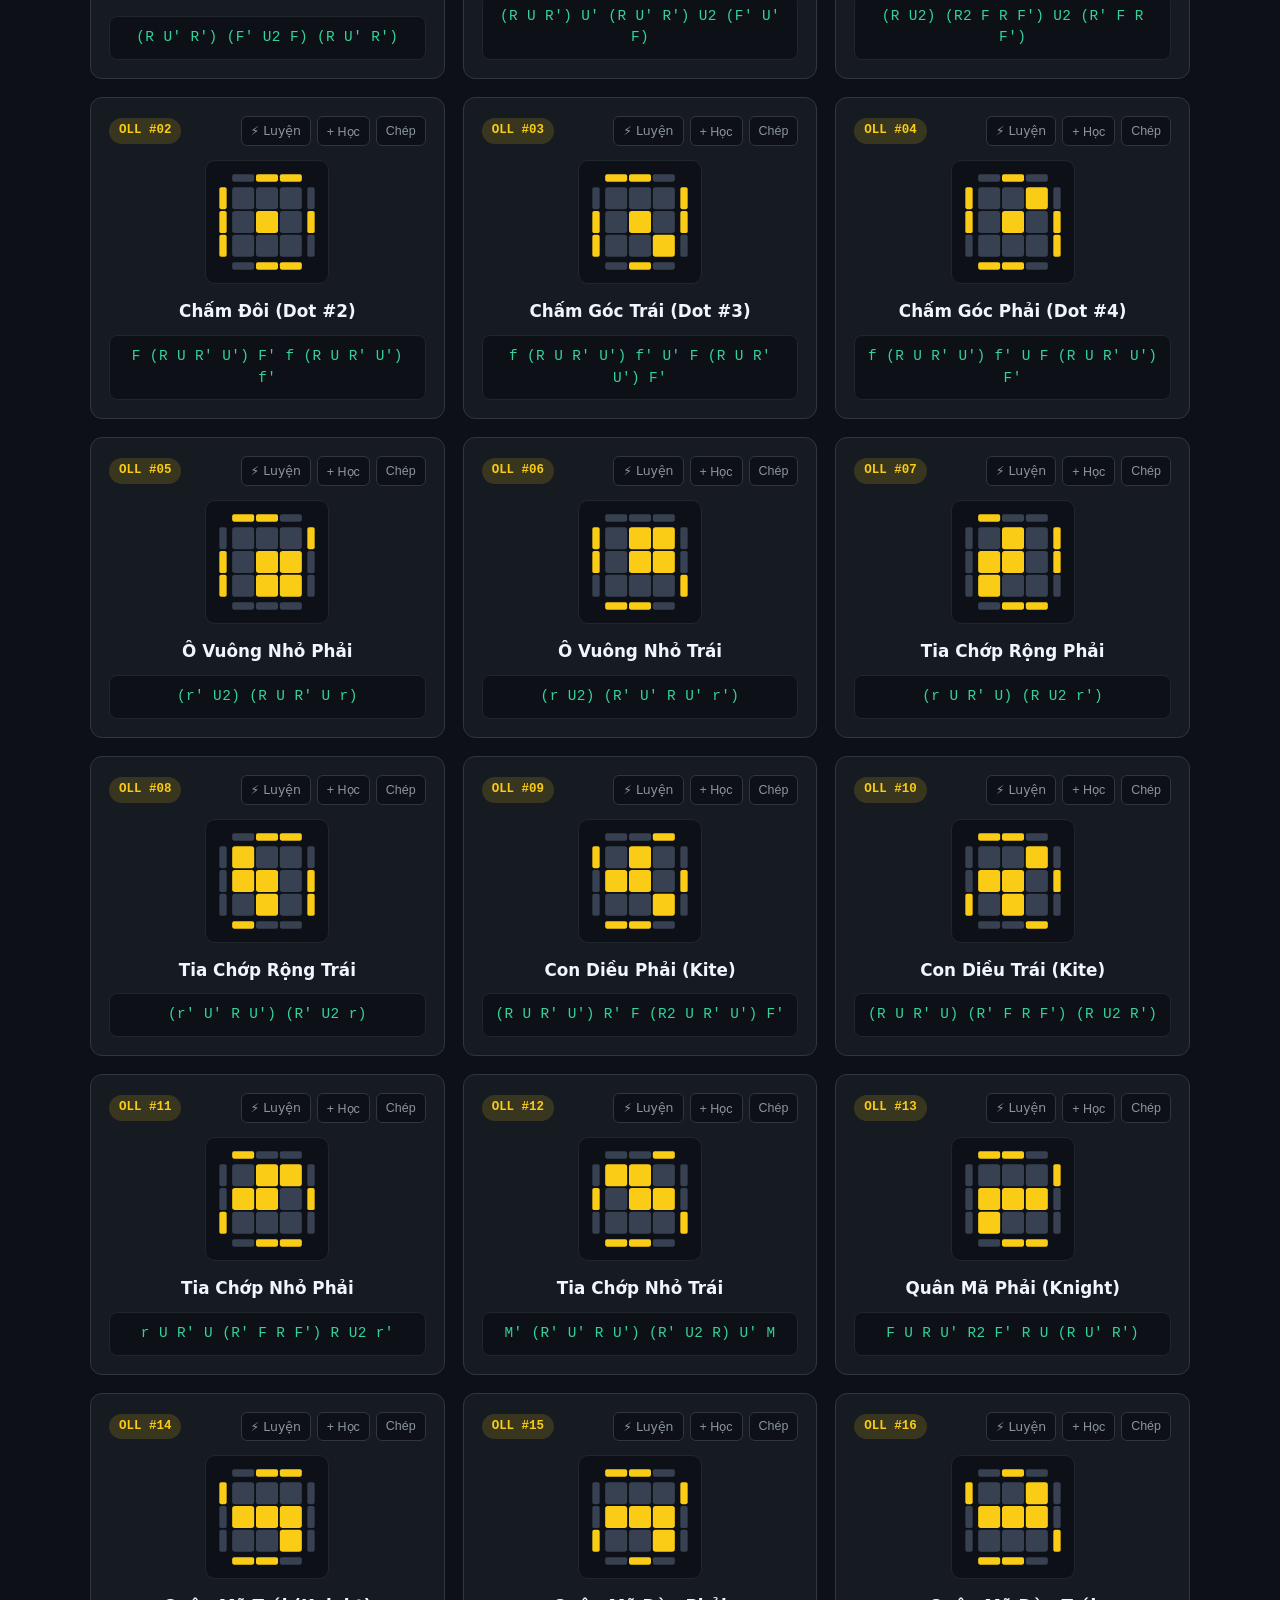
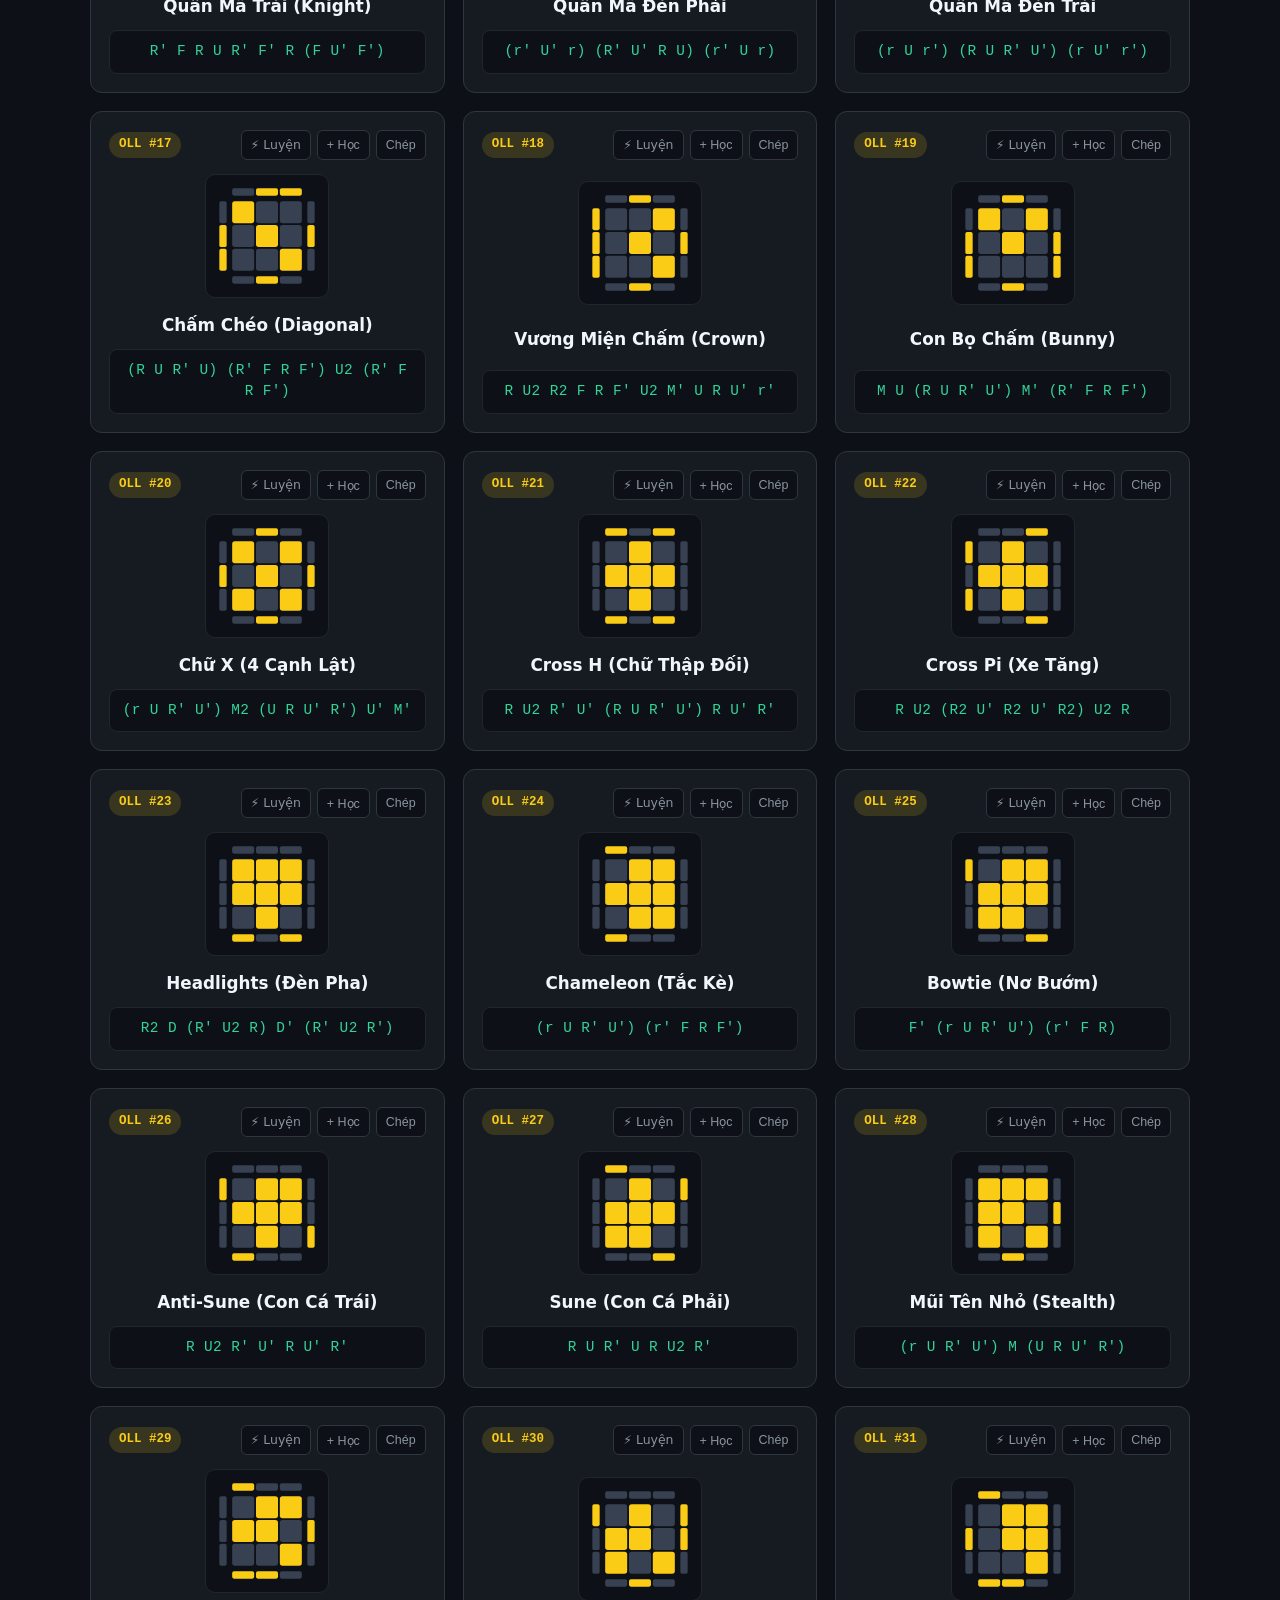
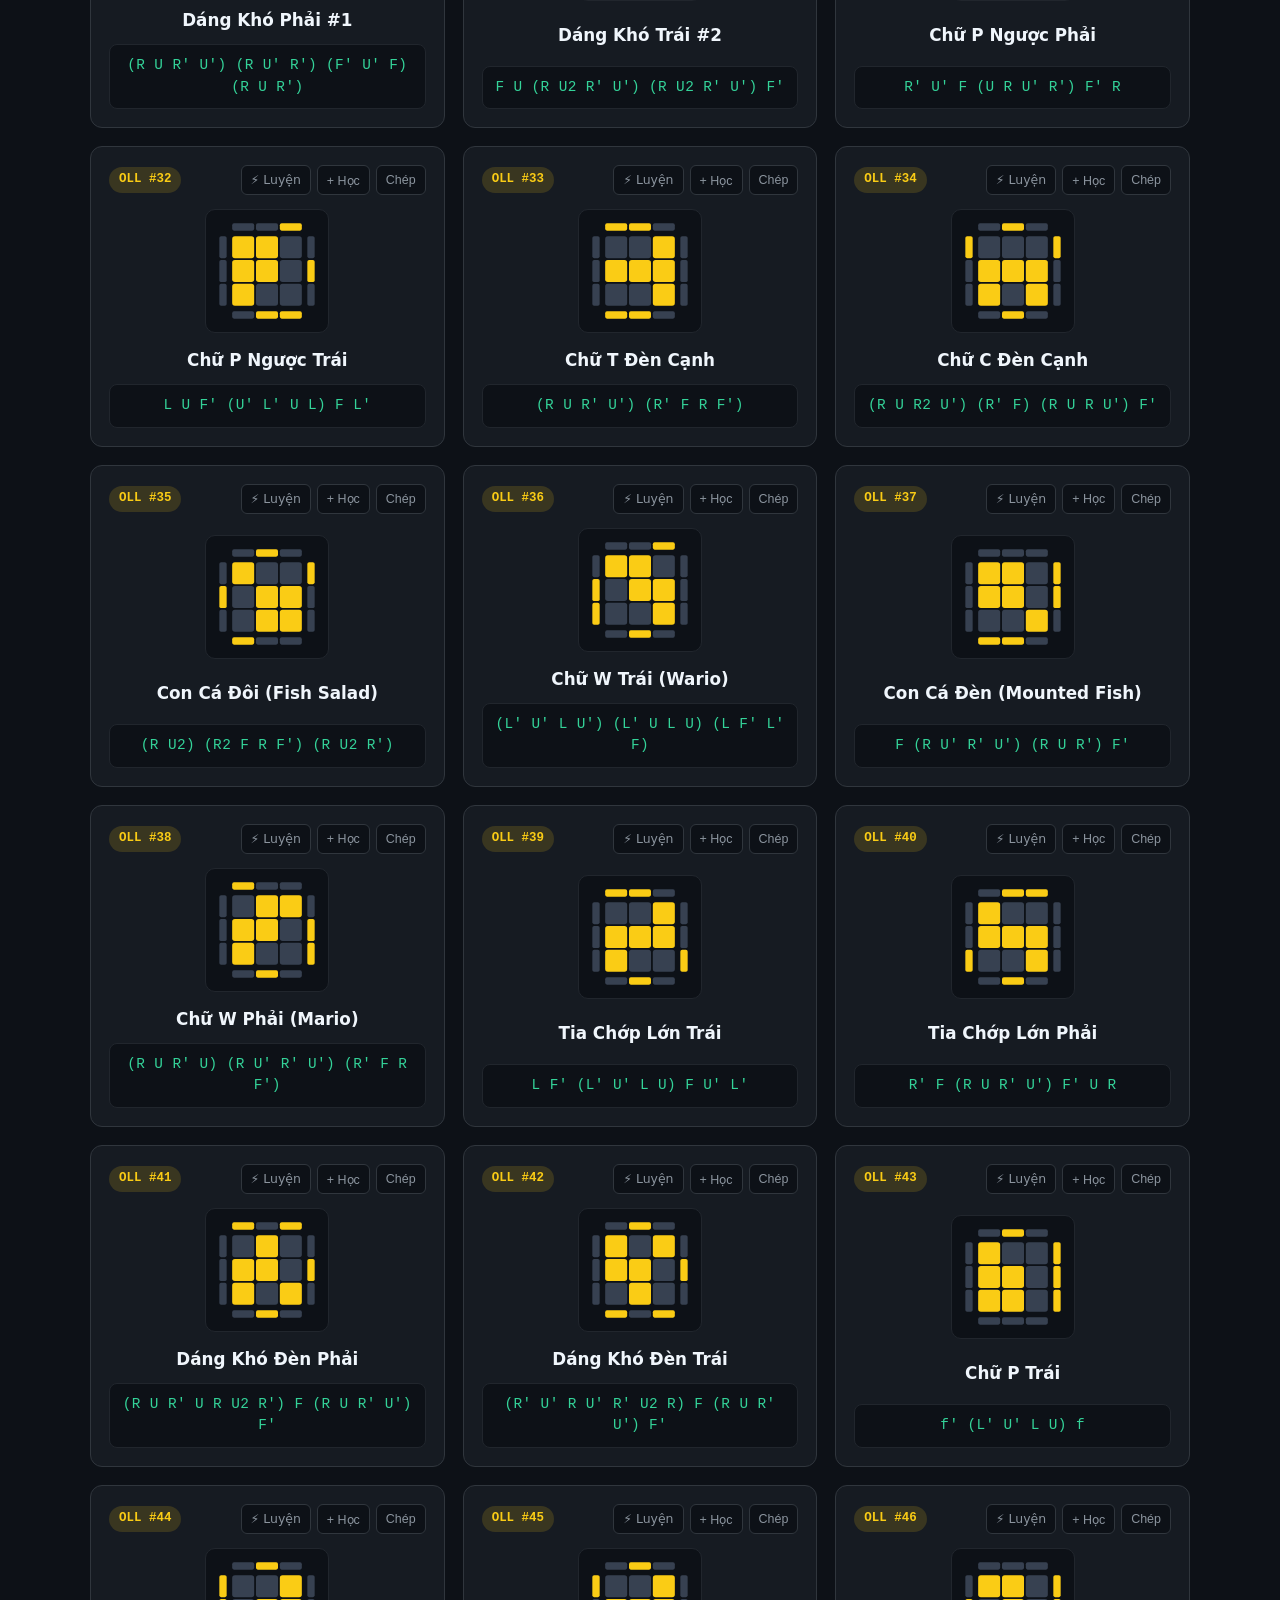
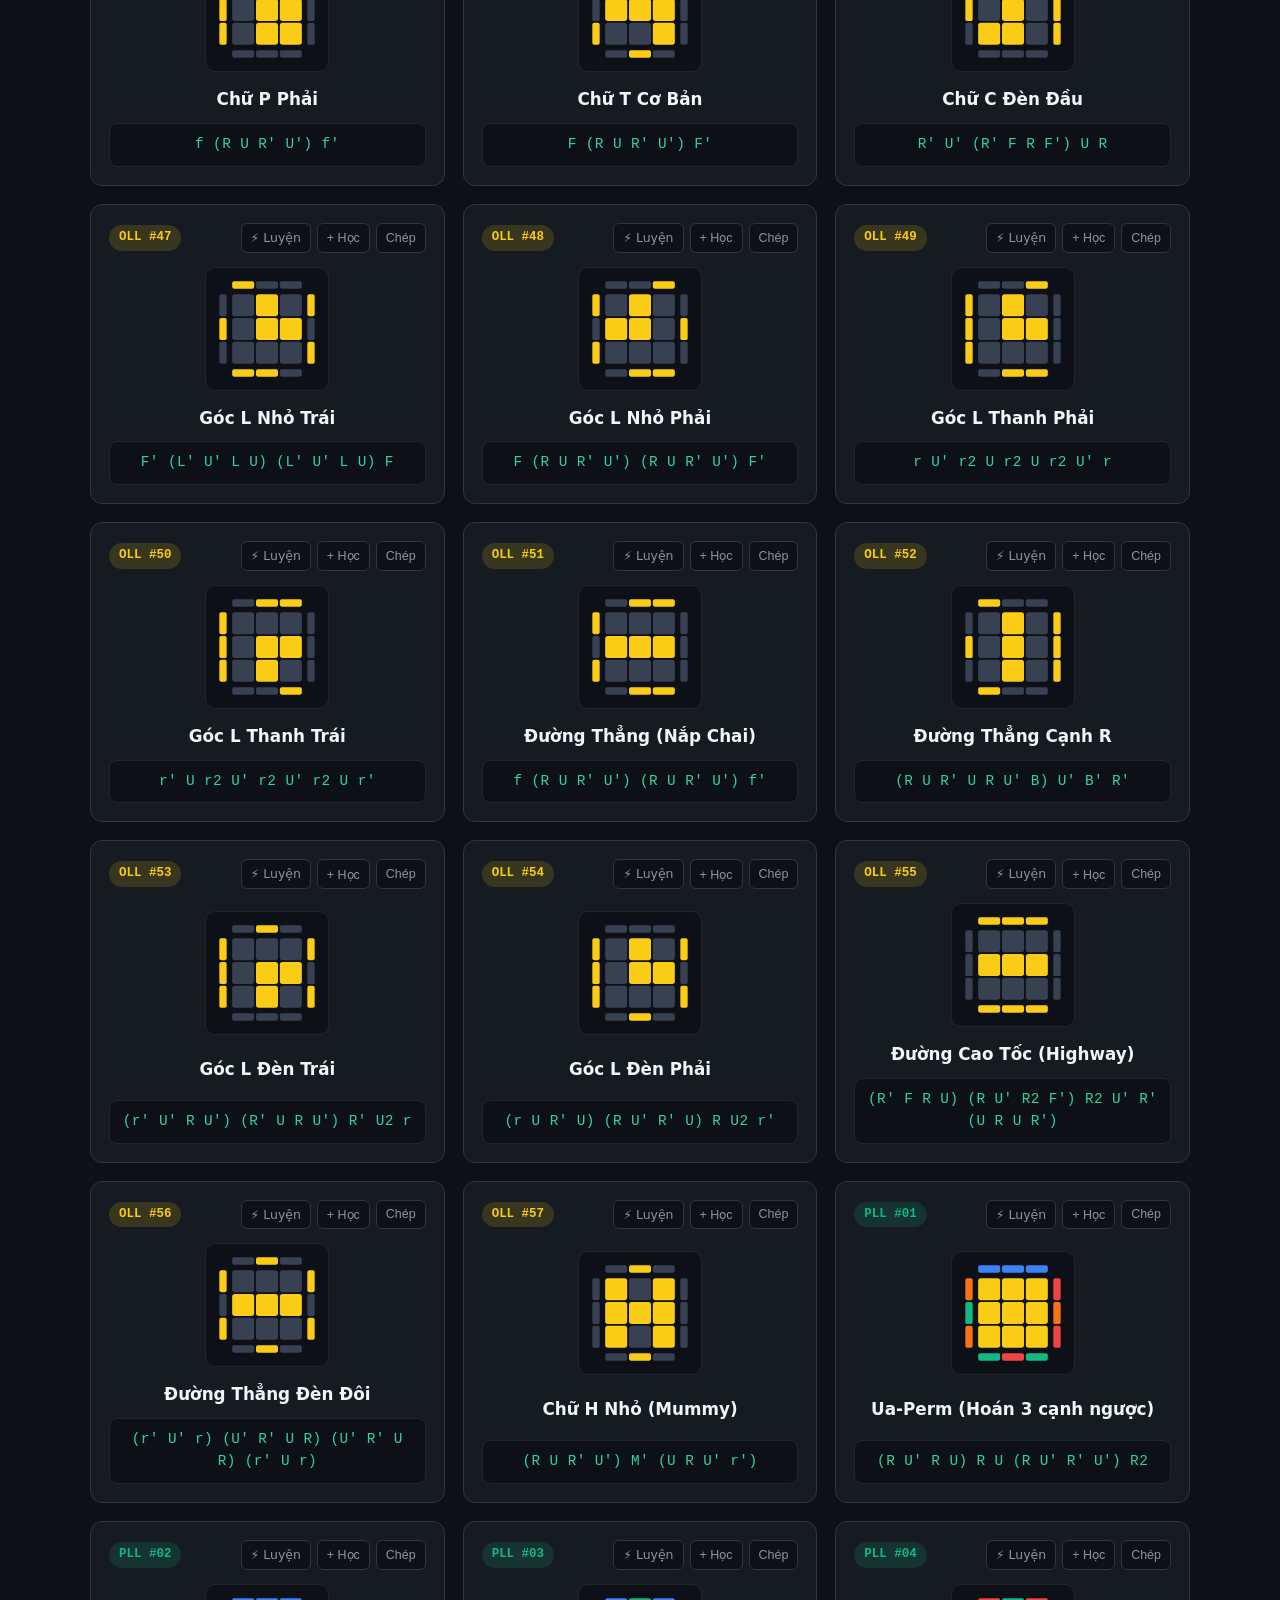
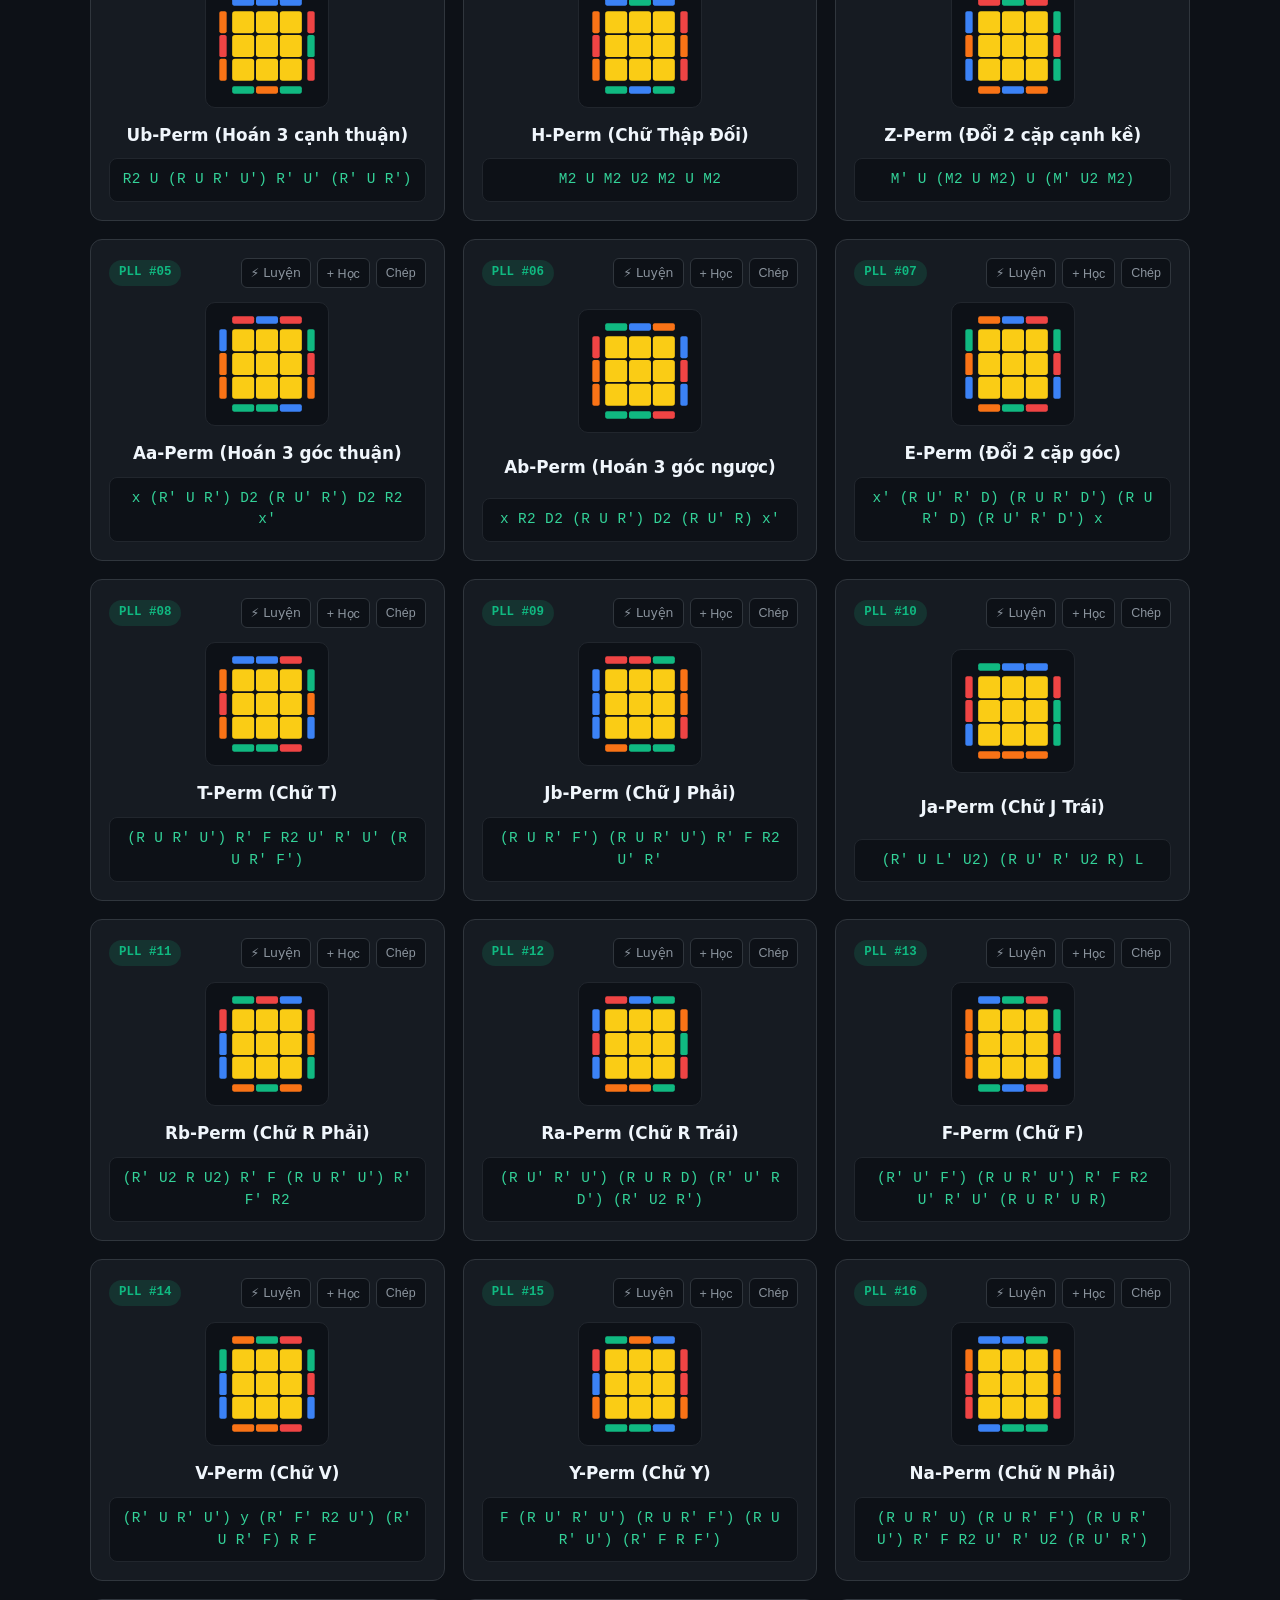
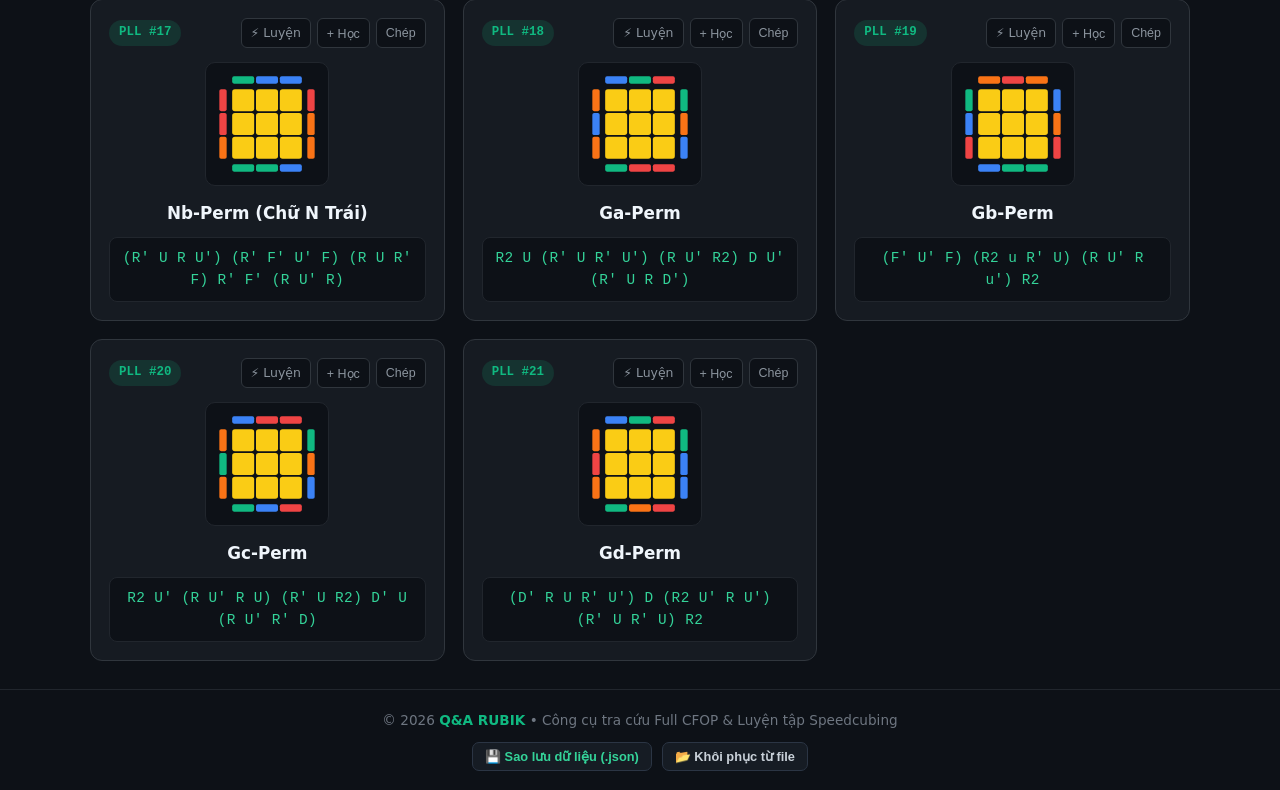
==== commit fa141a50: "Rebrand to Q&A RUBIK, update logo & add offline PWA" ====
--- a/index.html
+++ b/index.html
@@ -3,29 +3,40 @@
 <head>
   <meta charset="UTF-8">
   <meta name="viewport" content="width=device-width, initial-scale=1.0">
-  <title>QA Rubik - Thư Viện Full 119 Công Thức CFOP & Bấm Giờ</title>
+  <title>Q&A RUBIK - Thư Viện Full 119 Công Thức CFOP & Bấm Giờ</title>
   <meta name="description" content="Thư viện trọn bộ 119 công thức CFOP (Full 41 F2L, 57 OLL, 21 PLL) trực quan kèm đồng hồ bấm giờ chuẩn WCA.">
   
   <!-- Thẻ hiển thị đẹp khi gửi link qua Messenger, Zalo, Facebook -->
   <meta property="og:type" content="website">
-  <meta property="og:title" content="QA Rubik - Thư Viện Full CFOP & Đồng Hồ Bấm Giờ WCA">
+  <meta property="og:title" content="Q&A RUBIK - Thư Viện Full CFOP & Đồng Hồ Bấm Giờ WCA">
   <meta property="og:description" content="Tra cứu nhanh 119 công thức F2L, OLL, PLL kèm sơ đồ nhận diện và luyện tập với đồng hồ chuẩn thi đấu.">
   <meta property="og:image" content="images/logo.png">
 
   <link rel="icon" type="image/png" href="images/logo.png">
+  <!-- Hiển thị logo khi ghim ra màn hình chính điện thoại -->
+  <link rel="apple-touch-icon" href="images/logo.png">
+  <link rel="apple-touch-icon" sizes="180x180" href="images/logo.png">
+
+  <link rel="manifest" href="manifest.json">
+  <meta name="theme-color" content="#10b981">
+
+  <!-- Mở toàn màn hình như ứng dụng thật (ẩn thanh địa chỉ trình duyệt) -->
+  <meta name="apple-mobile-web-app-capable" content="yes">
+  <meta name="apple-mobile-web-app-status-bar-style" content="black-translucent">
   <link rel="stylesheet" href="css/style.css">
   <link rel="stylesheet" href="css/formulas.css">
 </head>
 <body>
 
   <header class="navbar">
-    <a href="index.html" class="brand" aria-label="Trang chủ QA Rubik">
-      <img src="images/logo.png" alt="Logo QA Rubik" class="brand-logo">
-      <span class="brand-name">QA Rubik</span>
+    <a href="index.html" class="brand" aria-label="Trang chủ Q&A RUBIK">
+      <img src="images/logo.png" alt="Logo Q&A RUBIK" class="brand-logo">
+      <span class="brand-name">Q&A RUBIK</span>
     </a>
 
     <nav aria-label="Menu chính">
       <a href="index.html" class="nav-link active">Công thức</a>
+      <a href="trainer.html" class="nav-link">Ôn công thức</a>
       <a href="timer.html" class="nav-link">Bấm giờ</a>
     </nav>
   </header>
@@ -63,9 +74,11 @@
   </main>
 
   <footer class="site-footer">
-    <p>© 2026 <strong>QA Rubik</strong> • Công cụ tra cứu Full CFOP & Luyện tập Speedcubing</p>
+    <p>© 2026 <strong>Q&A RUBIK</strong> • Công cụ tra cứu Full CFOP & Luyện tập Speedcubing</p>
   </footer>
 
   <script src="js/formulas.js"></script>
+  <script src="js/custom-notes.js"></script>
+  <script src="js/sync.js"></script>
 </body>
 </html>
--- a/css/style.css
+++ b/css/style.css
@@ -1,3 +1,6 @@
+/* Dán ở dòng 1 của file css/style.css */
+@import url('https://fonts.googleapis.com/css2?family=Chakra+Petch:wght@700&display=swap');
+
 * {
   box-sizing: border-box;
   margin: 0;
@@ -17,63 +20,85 @@
   outline-offset: 2px;
 }
 
+/* THANH ĐIỀU HƯỚNG HIỆN ĐẠI (SEGMENTED PILL NAVBAR) */
 .navbar {
   display: flex;
   justify-content: space-between;
   align-items: center;
-  padding: 14px 5%;
-  background-color: #161b22;
-  border-bottom: 1px solid #30363d;
-  position: sticky; /* Giữ thanh menu cố định trên cùng khi cuộn trang */
+  gap: 16px;
+  padding: 10px 24px;
+  background-color: rgba(17, 22, 29, 0.88);
+  backdrop-filter: blur(12px);
+  -webkit-backdrop-filter: blur(12px);
+  border-bottom: 1px solid #222b36;
+  position: sticky;
   top: 0;
   z-index: 100;
 }
 
-/* Khu vực Logo + Tên thương hiệu */
 .brand {
-  display: flex;
+  display: inline-flex;
   align-items: center;
-  gap: 10px;
+  gap: 12px; /* Tăng khoảng cách một chút để logo nổi bật */
   text-decoration: none;
-  color: #f0f6fc;
-  font-weight: 700;
-  font-size: 1.35rem;
+  transition: transform 0.2s ease;
+}
+
+.brand:hover {
+  transform: scale(1.03); /* Nghiêng nhẹ khi rê chuột cực kỳ chuyên nghiệp */
 }
 
 .brand-logo {
-  width: 36px; /* Kích thước chuẩn gọn cho logo trên thanh menu */
-  height: 36px;
+  width: 34px;
+  height: 34px;
   object-fit: contain;
-  border-radius: 8px;
 }
 
 .brand-name {
-  color: #10b981; /* Màu nhấn thương hiệu */
-  letter-spacing: -0.5px;
+  font-family: 'Chakra Petch', sans-serif;
+  font-size: 1.35rem;
+  font-weight: 700;
+  letter-spacing: 0.5px;
+  /* Tạo màu chữ gradient chuyển tiếp từ xanh ngọc sang xanh lục bảo rực rỡ */
+  background: linear-gradient(135deg, #a7f3d0 0%, #34d399 45%, #10b981 100%);
+  -webkit-background-clip: text;
+  -webkit-text-fill-color: transparent;
+  text-shadow: 0 0 20px rgba(16, 185, 129, 0.15); /* Chữ phát sáng nhẹ */
 }
 
-nav {
-  display: flex;
-  gap: 8px;
+/* KHAY CHỨA 3 NÚT MENU LIỀN KHỐI */
+.navbar nav {
+  display: inline-flex;
+  align-items: center;
+  gap: 4px;
+  background-color: #0b0e14;
+  border: 1px solid #222b36;
+  padding: 4px;
+  border-radius: 10px;
 }
 
 .nav-link {
   color: #8b949e;
   text-decoration: none;
-  padding: 8px 14px; /* Vùng bấm rộng rãi hơn trên điện thoại */
-  border-radius: 8px;
-  font-weight: 500;
-  transition: all 0.2s;
+  font-size: 0.88rem;
+  font-weight: 600;
+  padding: 7px 15px;
+  border-radius: 7px;
+  white-space: nowrap;
+  text-align: center;
+  transition: all 0.2s ease;
 }
 
 .nav-link:hover {
   color: #f0f6fc;
-  background-color: #21262d;
+  background-color: rgba(255, 255, 255, 0.05);
 }
 
 .nav-link.active {
-  color: #10b981;
-  background-color: rgba(16, 185, 129, 0.12);
+  background-color: #10b981;
+  color: #0b0e14;
+  font-weight: 700;
+  box-shadow: 0 2px 8px rgba(16, 185, 129, 0.25);
 }
 
 .container {
@@ -118,20 +143,27 @@
 
 @media (max-width: 480px) {
   .navbar {
+    flex-direction: column;
+    align-items: stretch;
     padding: 10px 14px;
+    gap: 10px;
   }
+
   .brand {
-    font-size: 1.15rem;
-    gap: 8px;
+    justify-content: center;
   }
-  .brand-logo {
-    width: 32px;
-    height: 32px;
+
+  .navbar nav {
+    display: grid;
+    grid-template-columns: repeat(3, 1fr);
+    width: 100%;
   }
+
   .nav-link {
-    padding: 6px 10px;
-    font-size: 0.9rem;
+    padding: 8px 6px;
+    font-size: 0.84rem;
   }
+
   .container {
     margin: 18px auto;
     padding: 0 14px;
--- a/css/formulas.css
+++ b/css/formulas.css
@@ -270,6 +270,56 @@
   background-color: #161b22;
   border: 1px dashed #30363d;
   border-radius: 12px;
+}
+
+
+/* GHI CHÚ & CÔNG THỨC PHỤ TRÊN THẺ */
+.custom-note-btn.has-note {
+  border-color: #facc15;
+  color: #facc15;
+  background-color: rgba(250, 204, 21, 0.1);
+}
+
+.custom-note-box {
+  margin-top: 10px;
+  padding: 8px 10px;
+  background-color: #0d1117;
+  border: 1px dashed #2b3544;
+  border-left: 3px solid #facc15;
+  border-radius: 7px;
+  display: flex;
+  flex-direction: column;
+  gap: 5px;
+  font-size: 0.82rem;
+}
+
+.note-row {
+  display: flex;
+  align-items: baseline;
+  gap: 7px;
+  color: #c9d1d9;
+  line-height: 1.4;
+}
+
+.note-row code {
+  color: #34d399;
+  font-family: monospace;
+  font-size: 0.84rem;
+}
+
+.note-badge {
+  background-color: rgba(16, 185, 129, 0.15);
+  color: #34d399;
+  font-size: 0.7rem;
+  font-weight: 700;
+  padding: 1px 6px;
+  border-radius: 4px;
+  flex-shrink: 0;
+}
+
+.note-badge.tip {
+  background-color: rgba(250, 204, 21, 0.15);
+  color: #facc15;
 }
 
 /* TƯƠNG THÍCH ĐIỆN THOẠI */
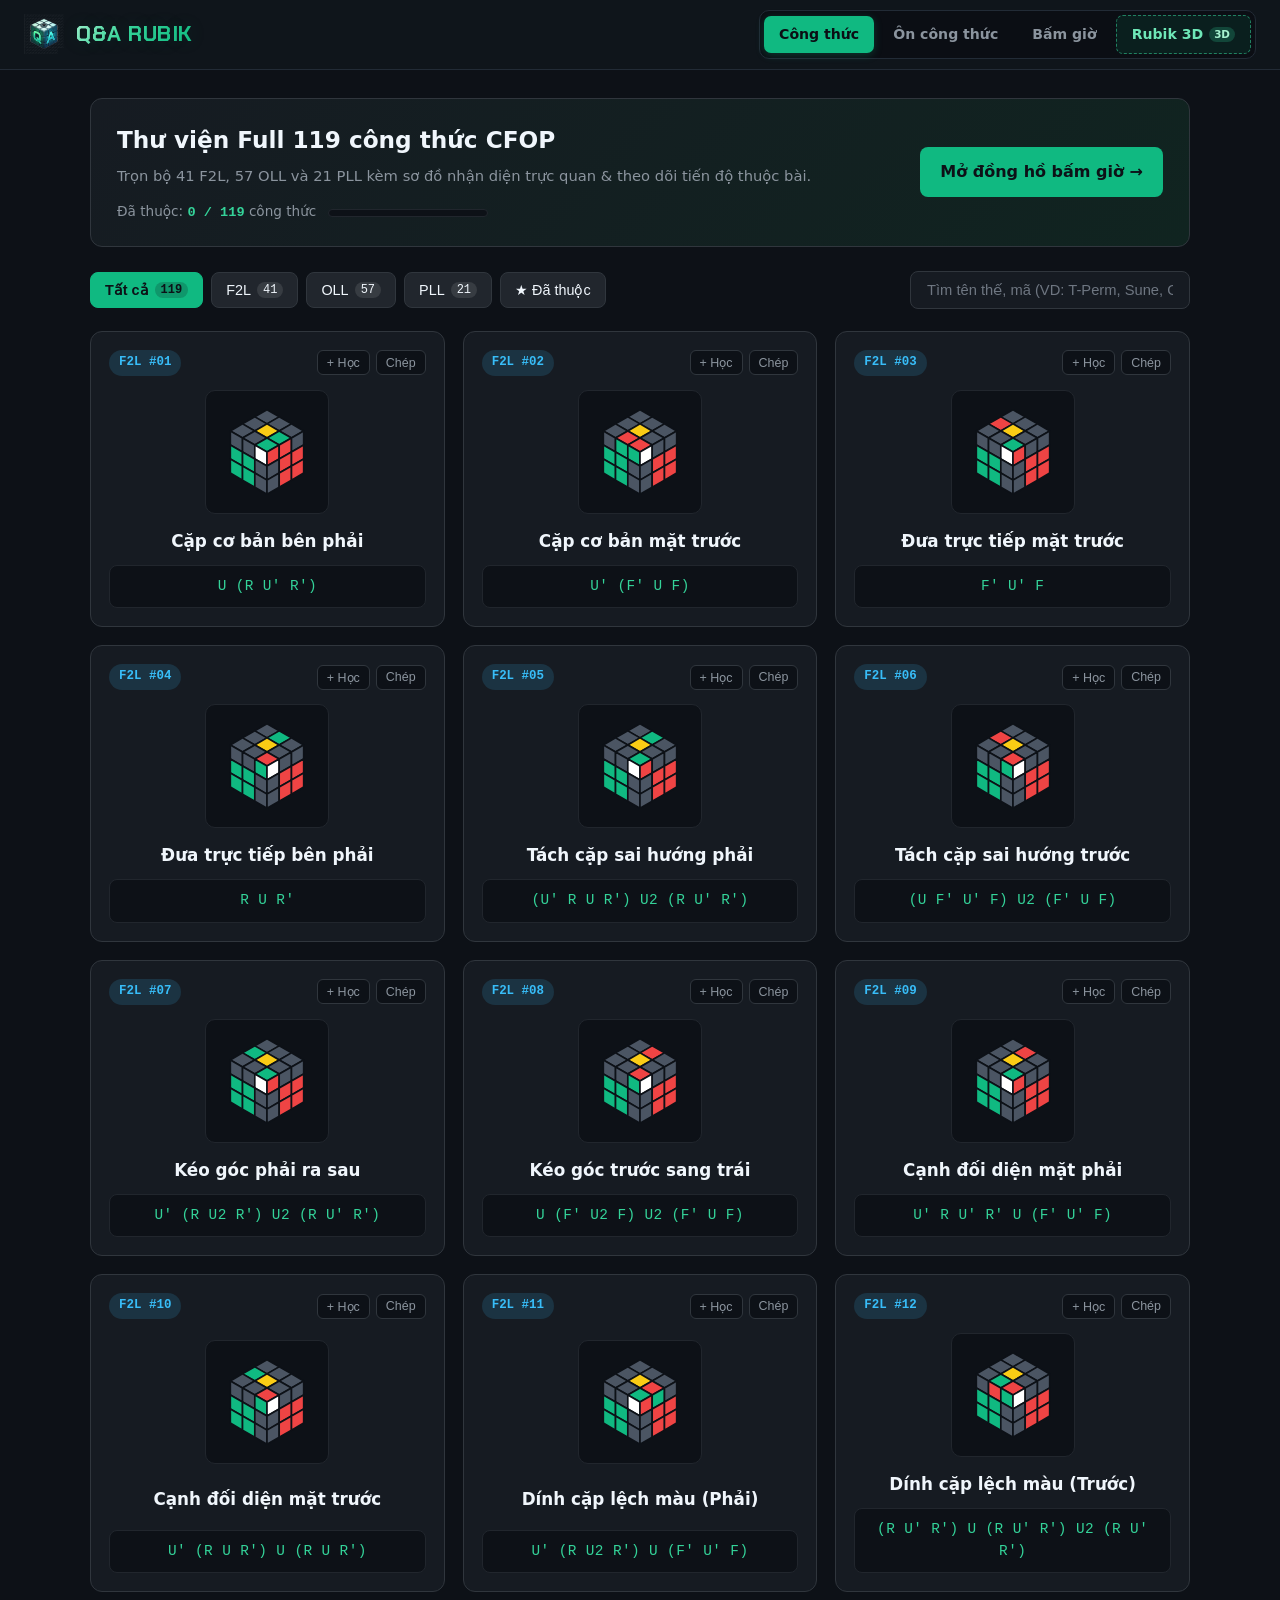
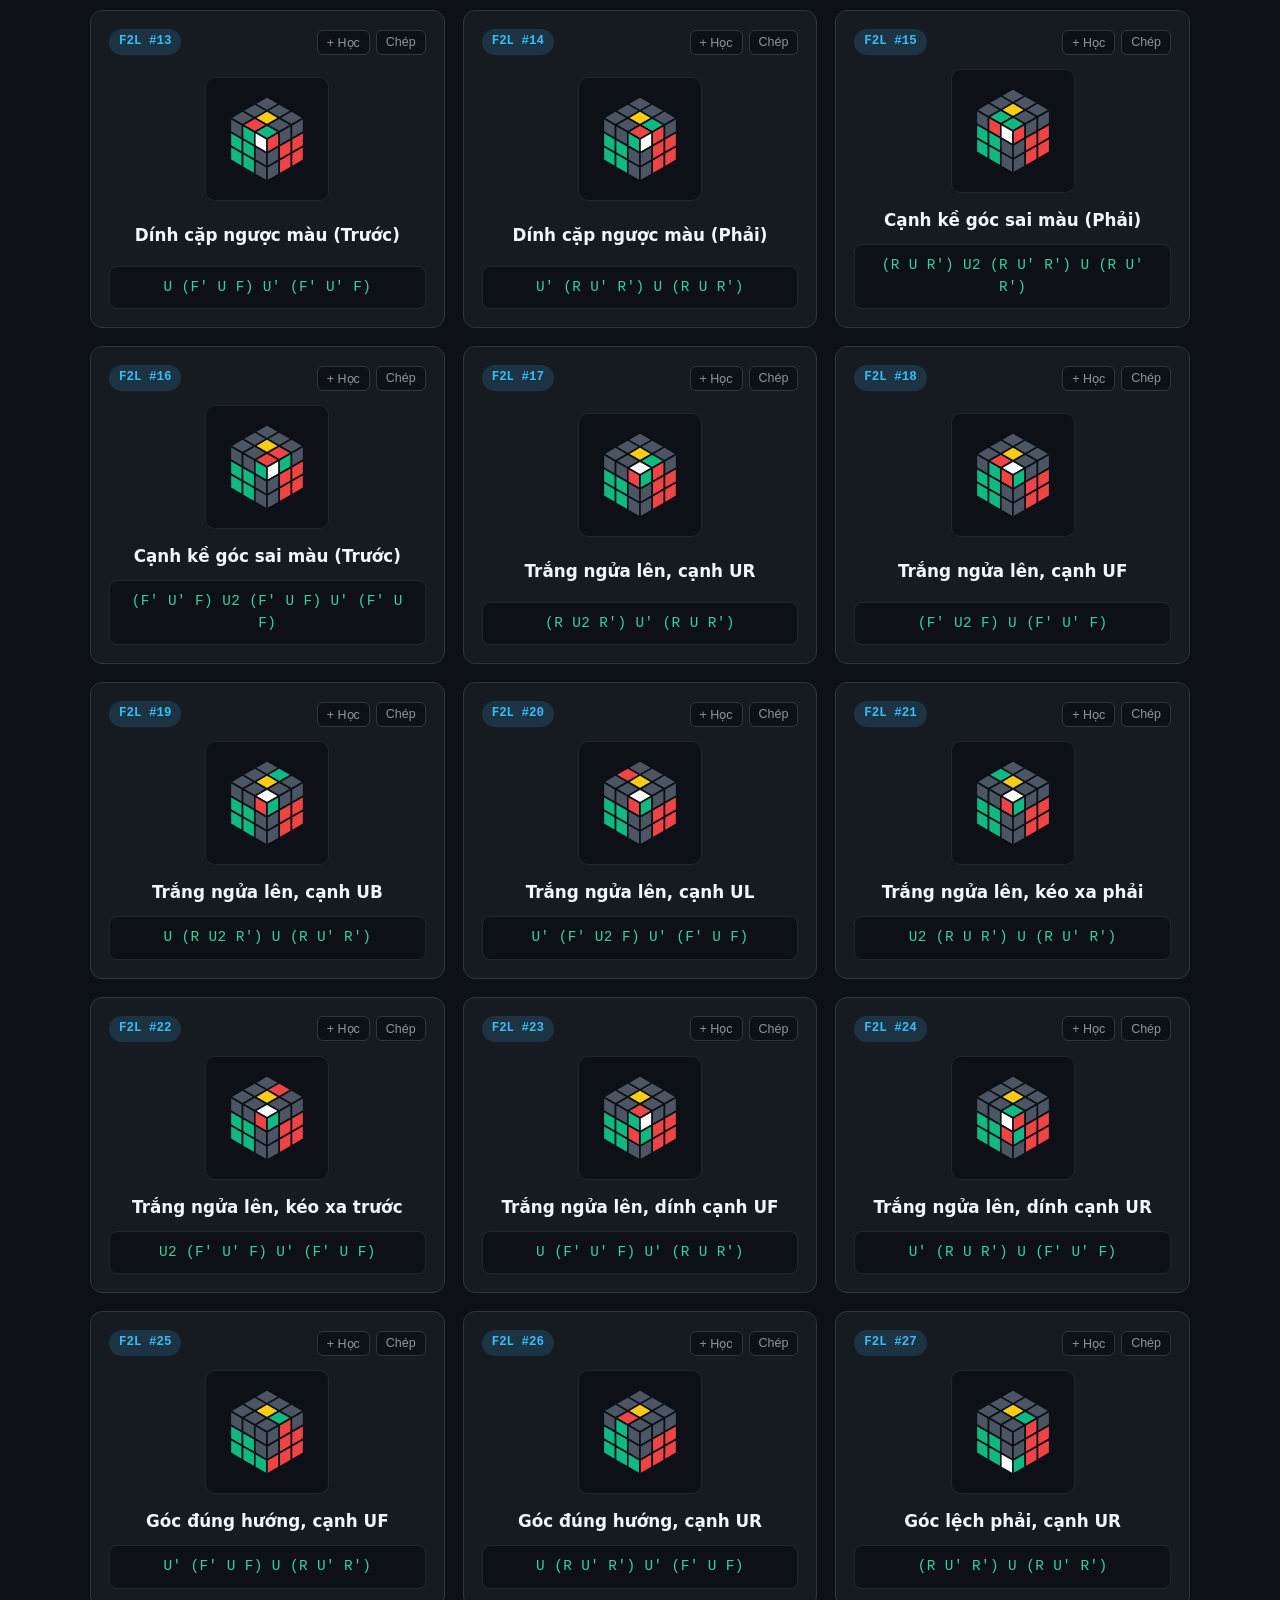
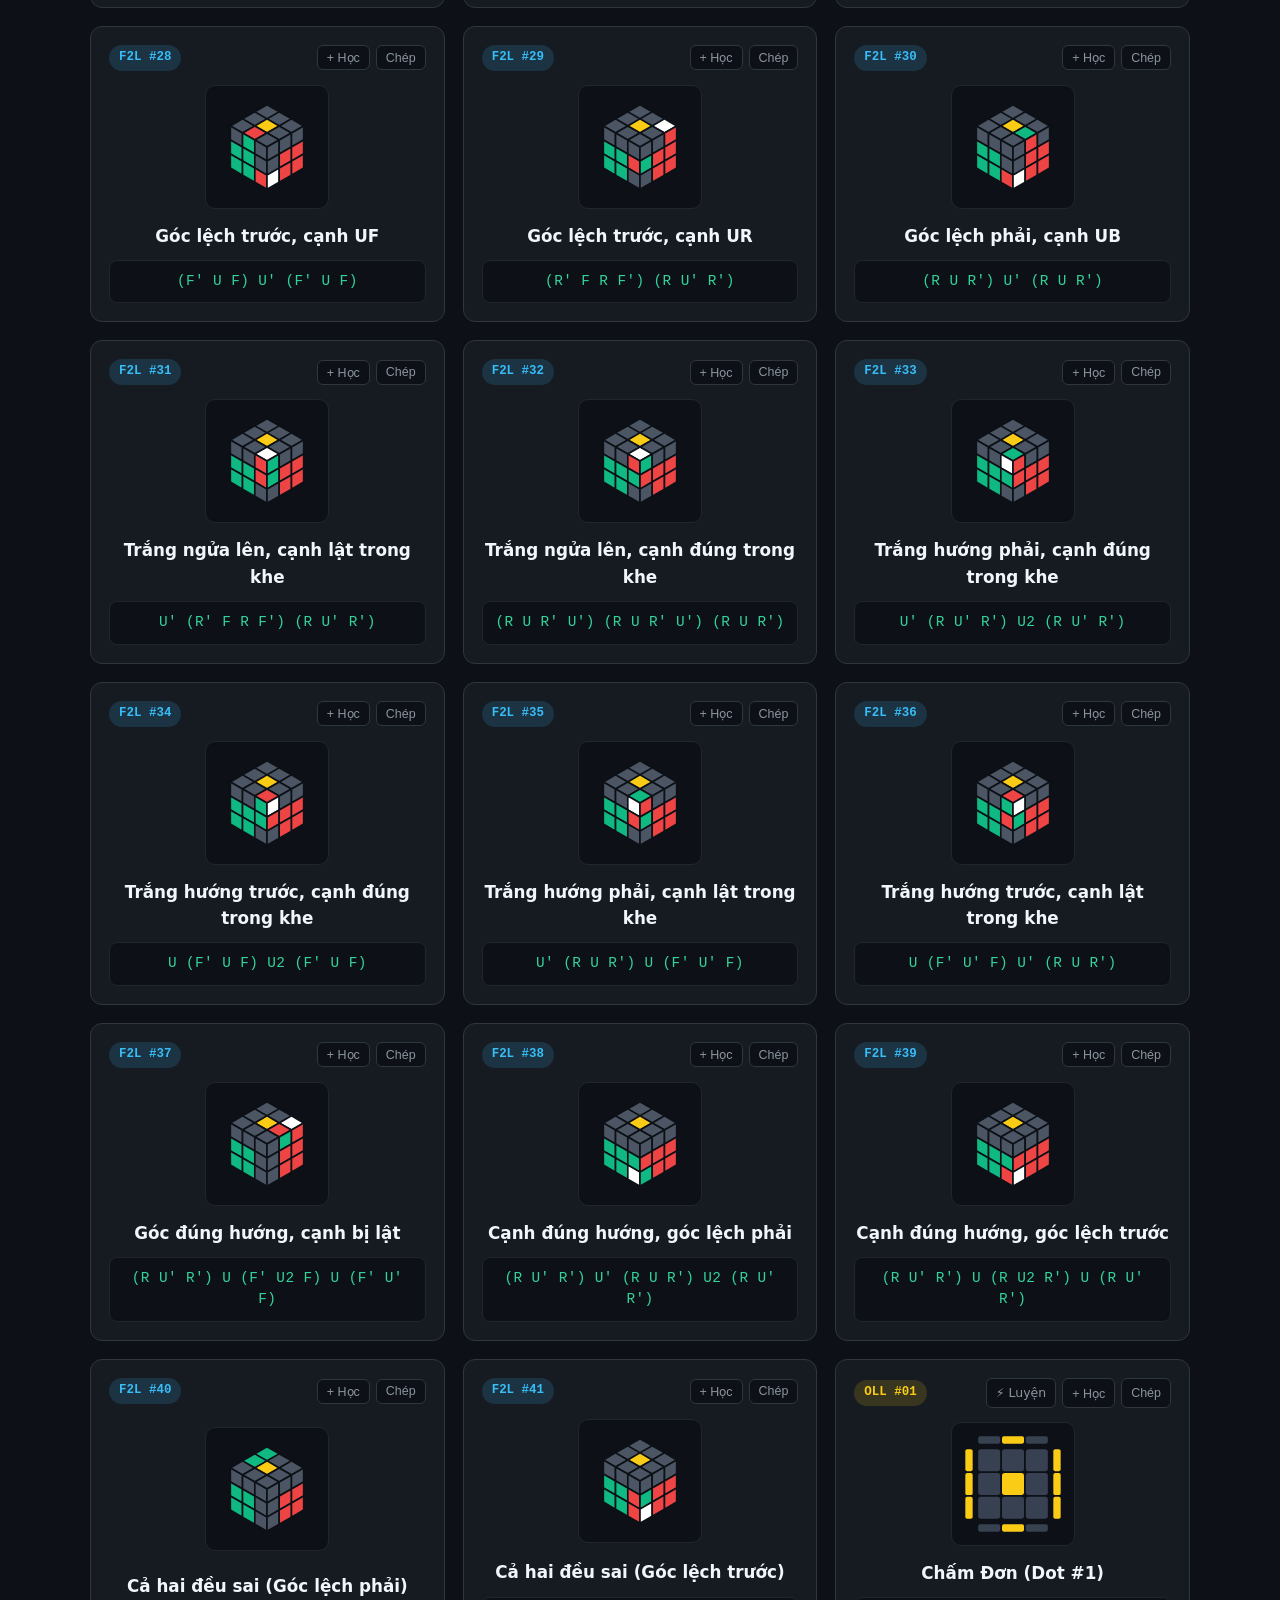
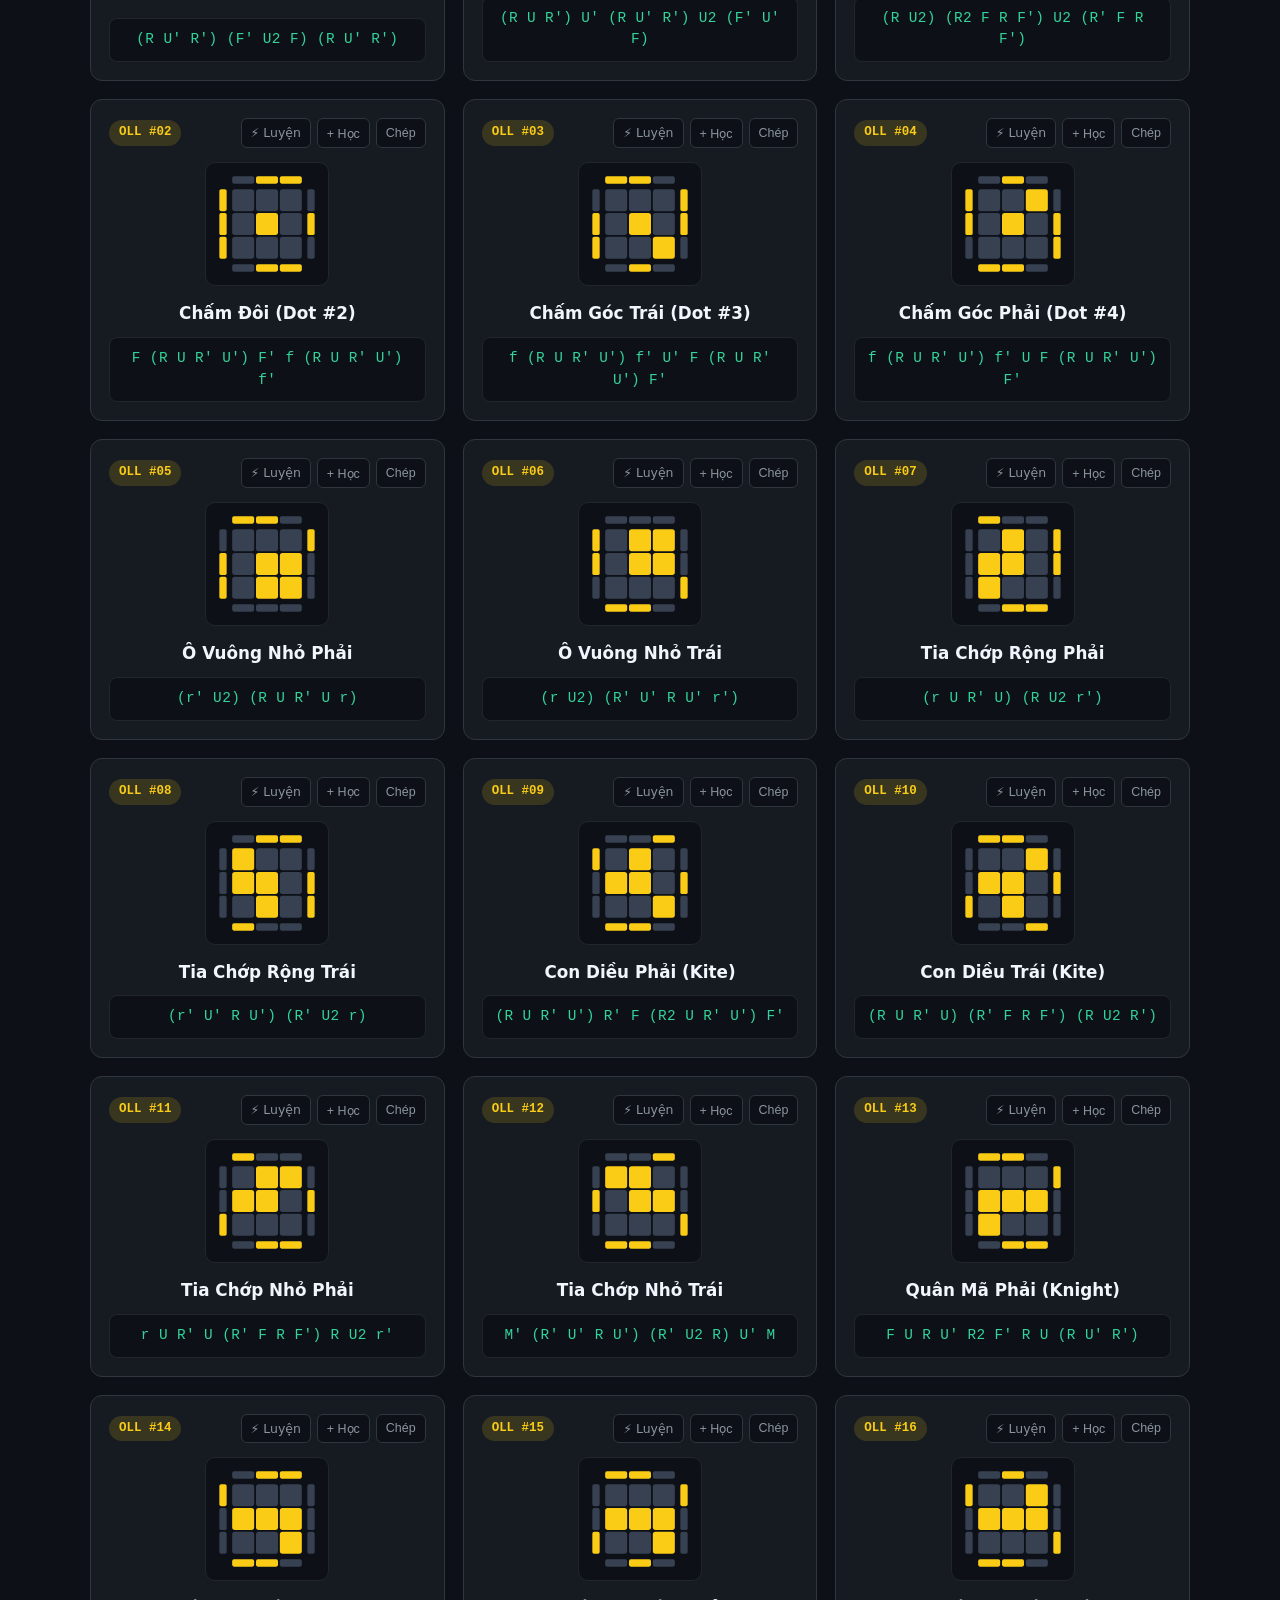
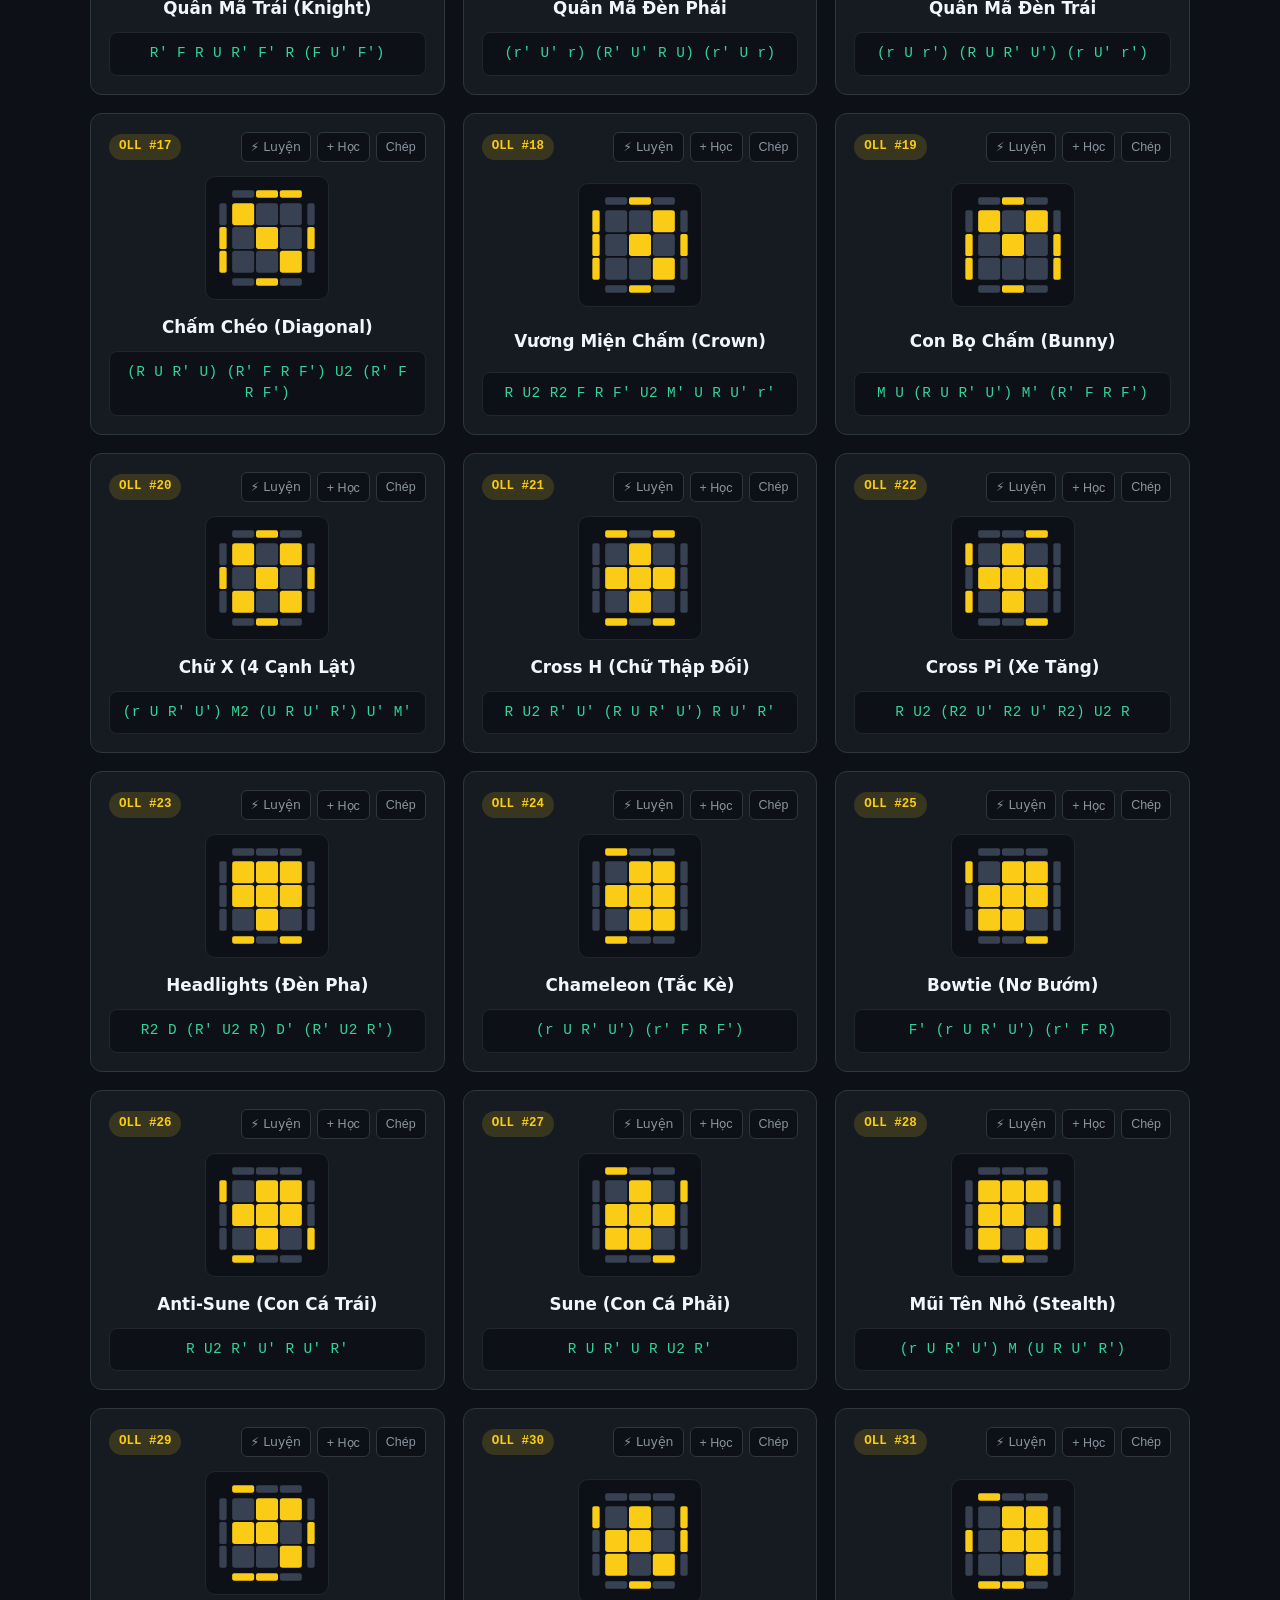
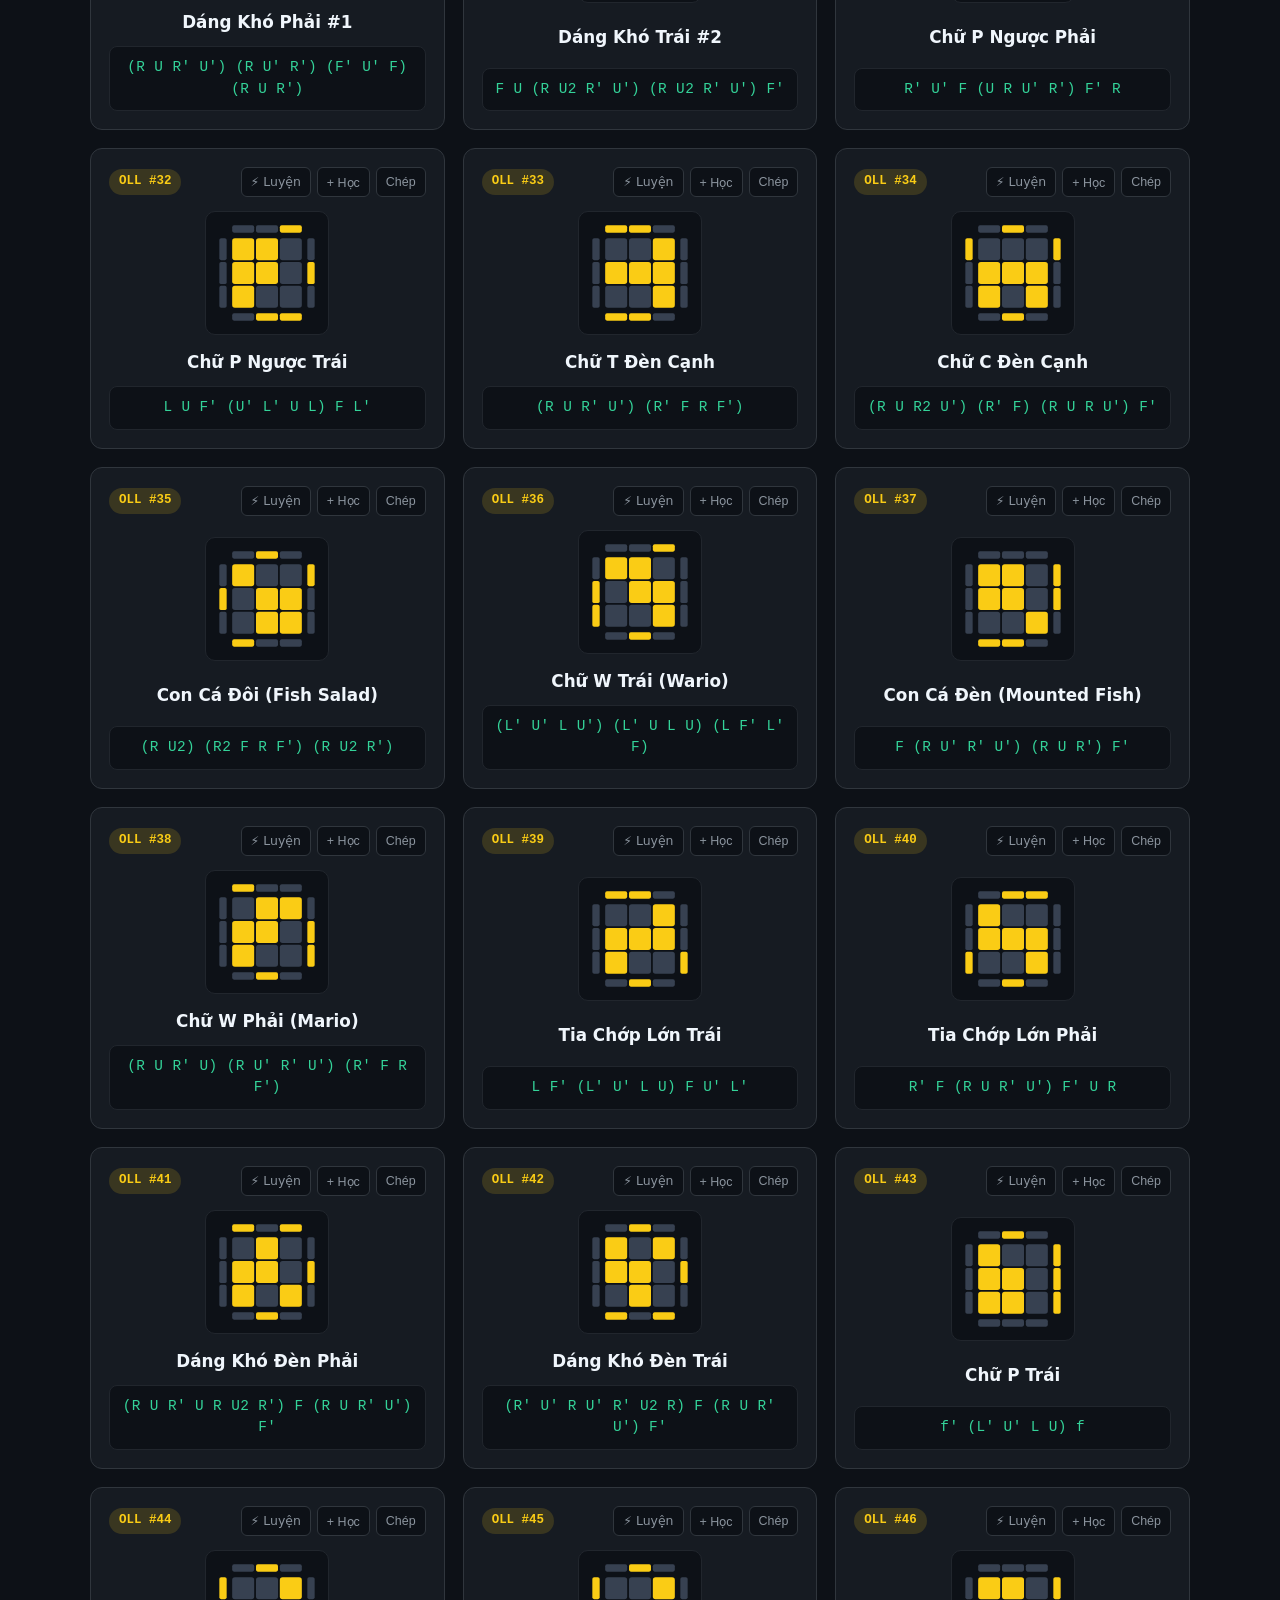
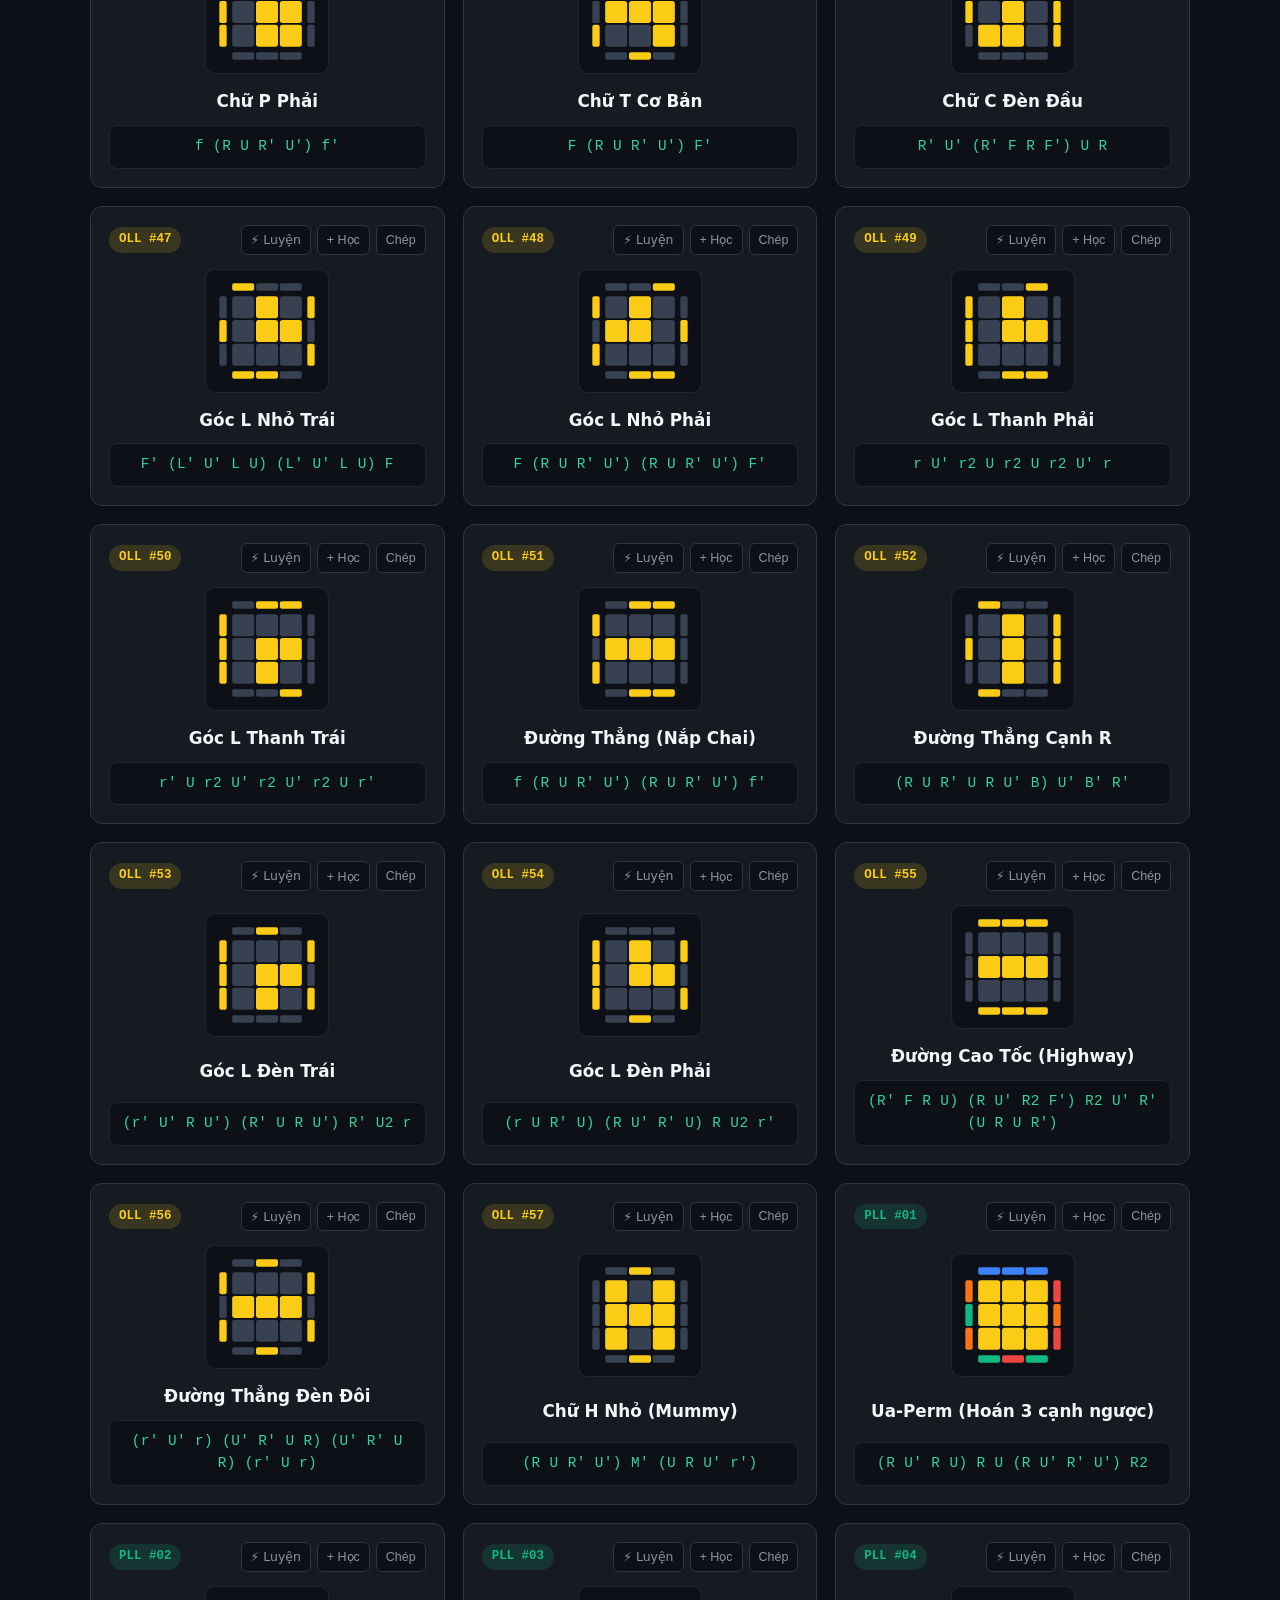
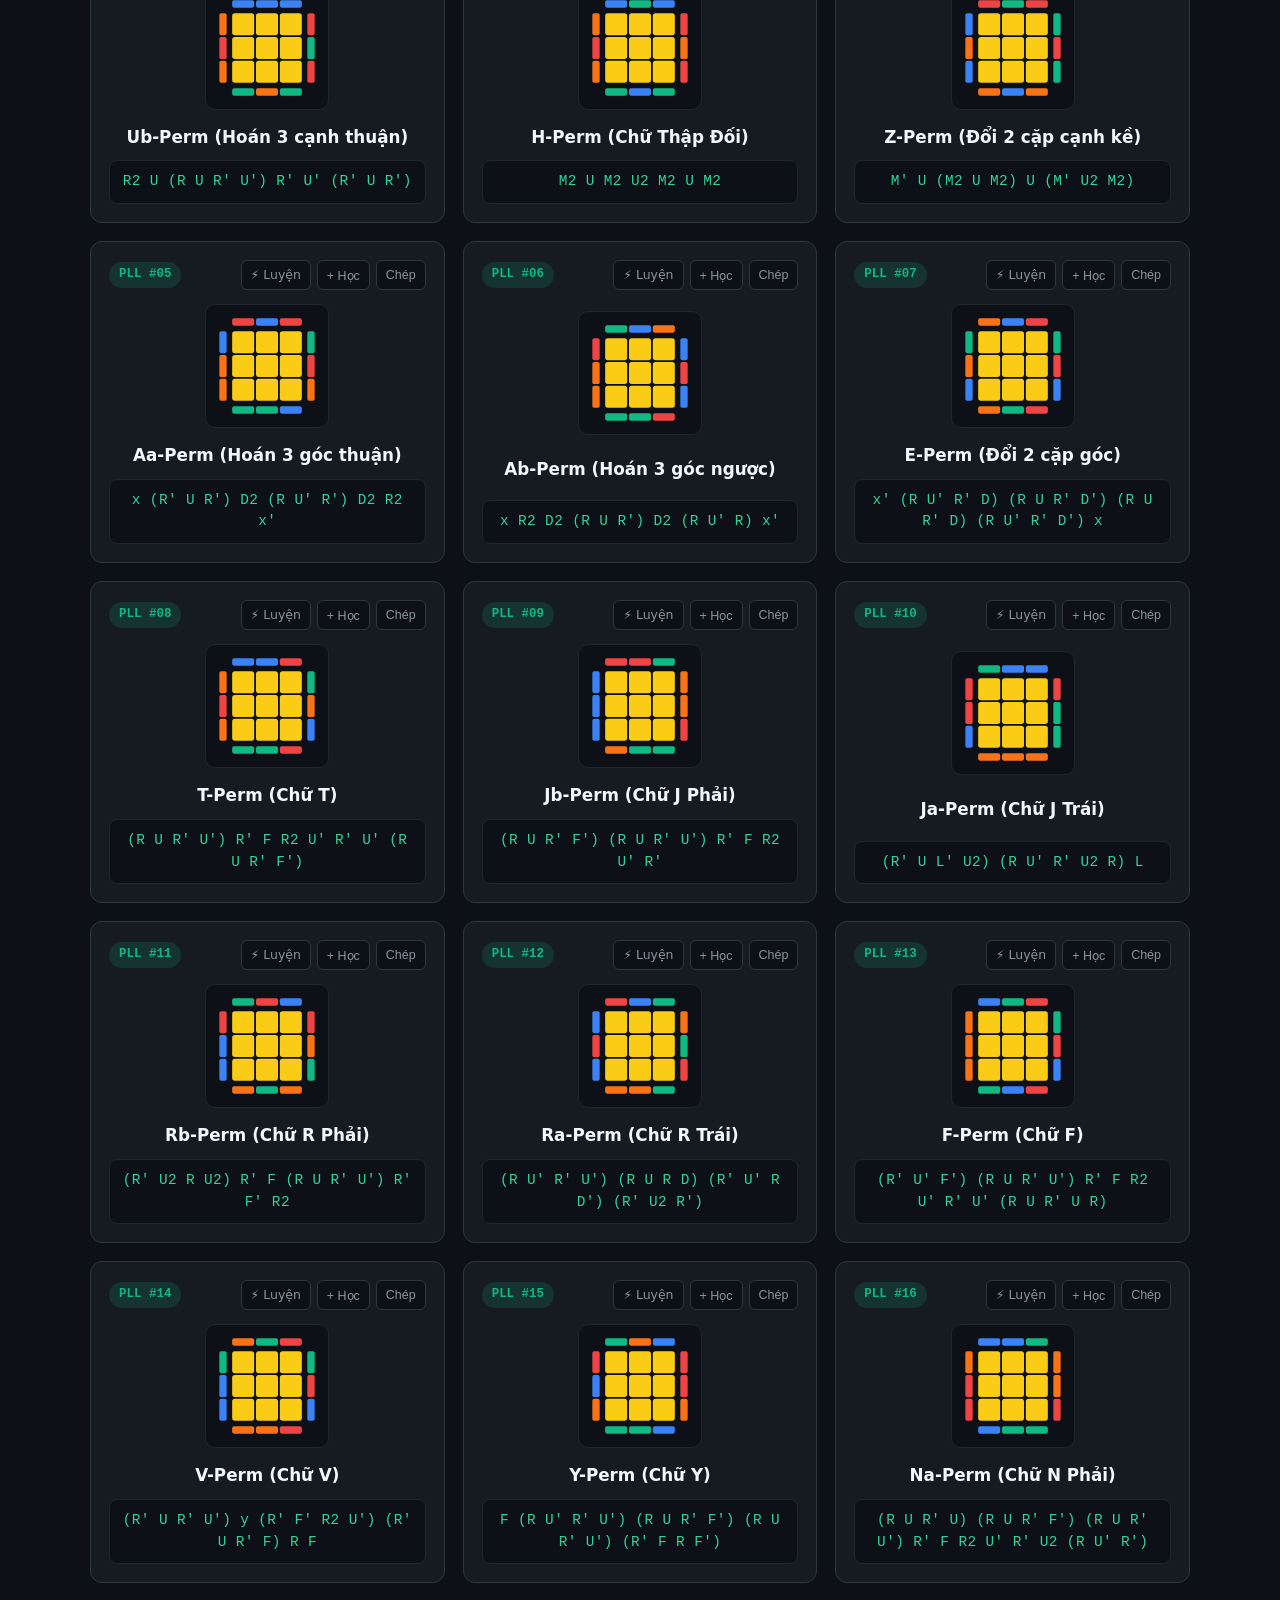
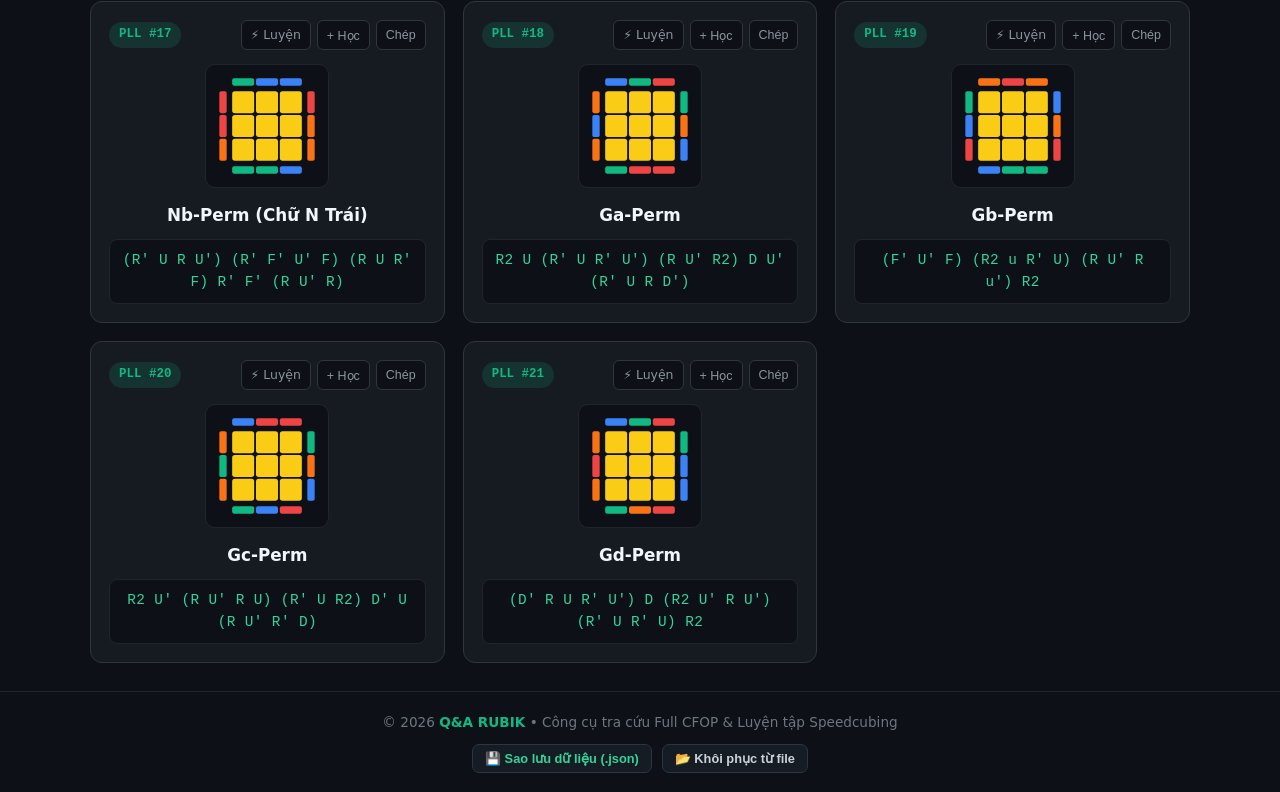
==== commit b38460aa: "aa" ====
--- a/index.html
+++ b/index.html
@@ -38,6 +38,10 @@
       <a href="index.html" class="nav-link active">Công thức</a>
       <a href="trainer.html" class="nav-link">Ôn công thức</a>
       <a href="timer.html" class="nav-link">Bấm giờ</a>
+      <a href="3d.html" class="nav-link nav-link-3d" title="Khu vực mở rộng Rubik 3D tách biệt">
+        <span>Rubik 3D</span>
+        <span class="nav-3d-tag">3D</span>
+      </a>
     </nav>
   </header>
 
--- a/css/style.css
+++ b/css/style.css
@@ -141,6 +141,31 @@
   touch-action: manipulation;
 }
 
+.nav-link-3d {
+  display: inline-flex;
+  align-items: center;
+  gap: 6px;
+  border: 1px dashed rgba(52, 211, 153, 0.55);
+  background: rgba(16, 185, 129, 0.1);
+  color: #6ee7b7;
+}
+
+.nav-link-3d:hover {
+  background: rgba(16, 185, 129, 0.2);
+  border-style: solid;
+  border-color: #34d399;
+}
+
+.nav-3d-tag {
+  font-size: 0.65rem;
+  font-weight: 700;
+  padding: 1px 5px;
+  border-radius: 999px;
+  background: rgba(52, 211, 153, 0.22);
+  color: #a7f3d0;
+  line-height: 1.3;
+}
+
 @media (max-width: 480px) {
   .navbar {
     flex-direction: column;
